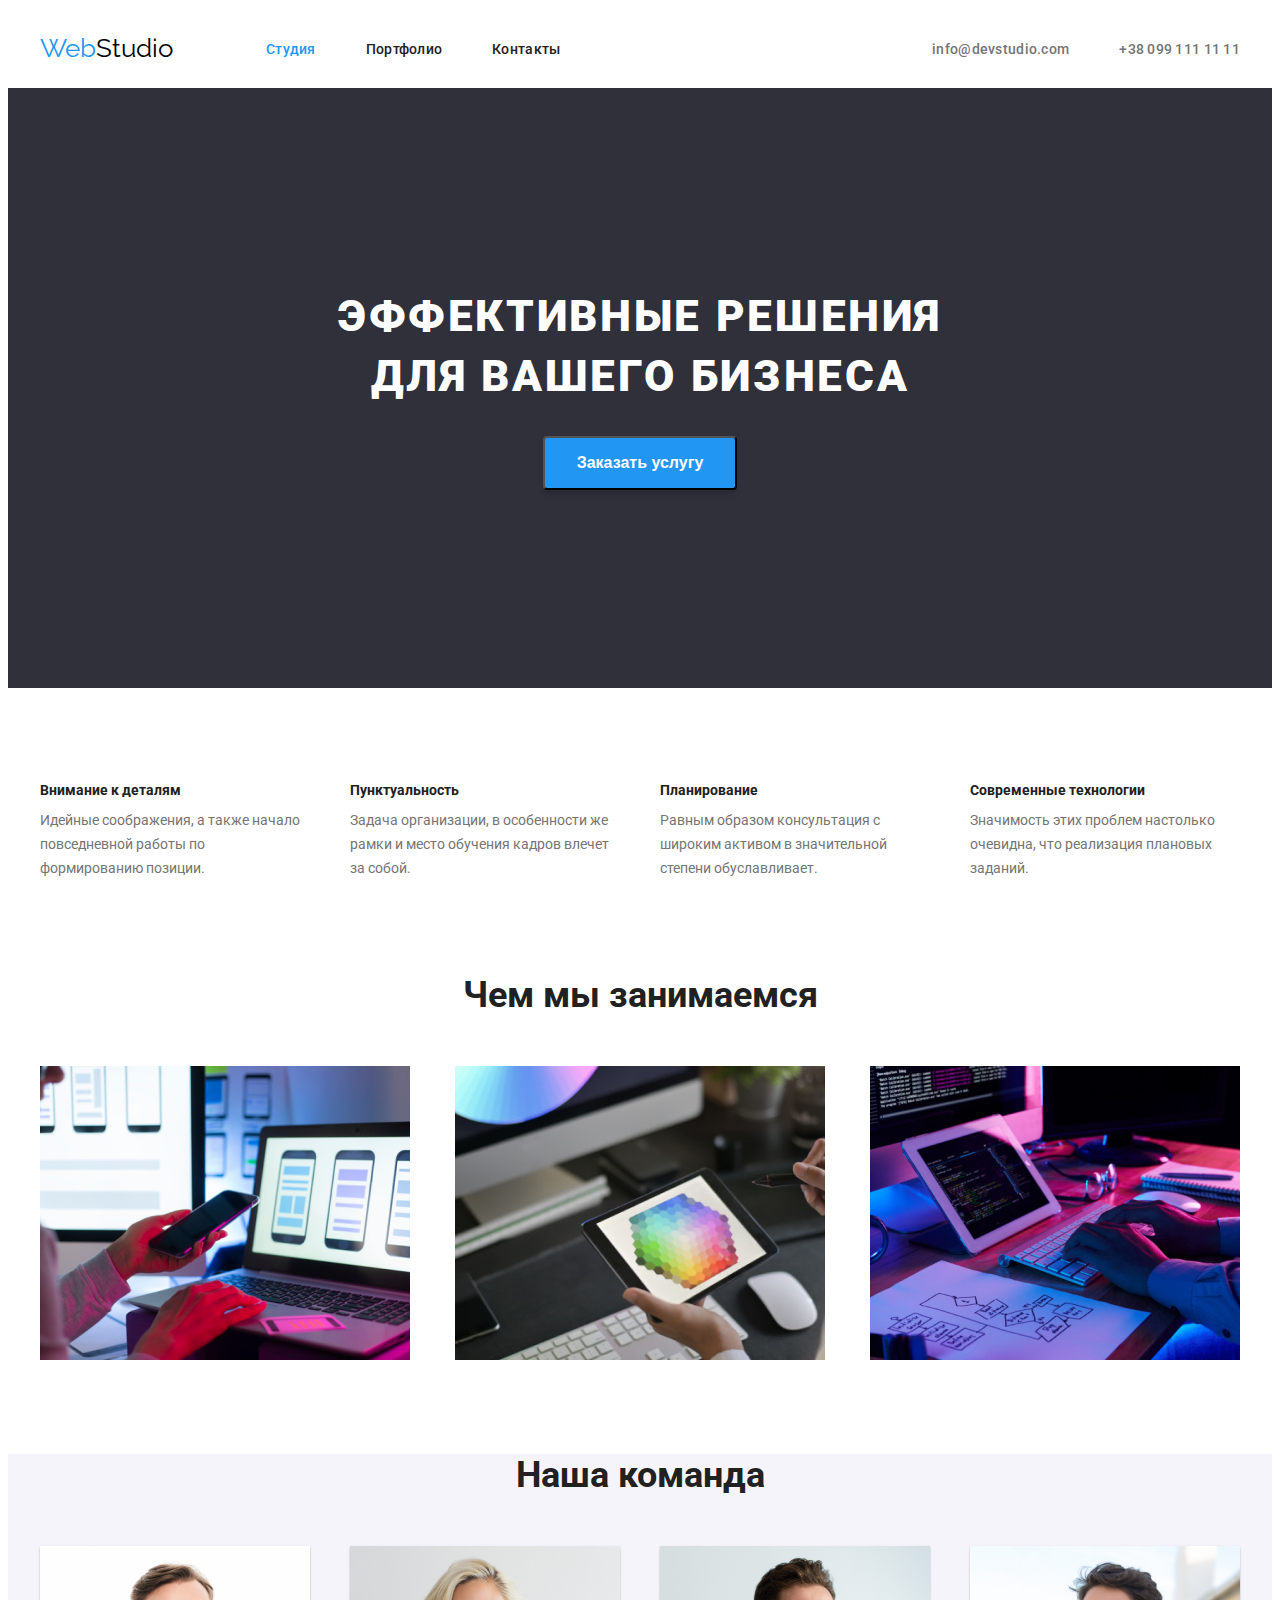
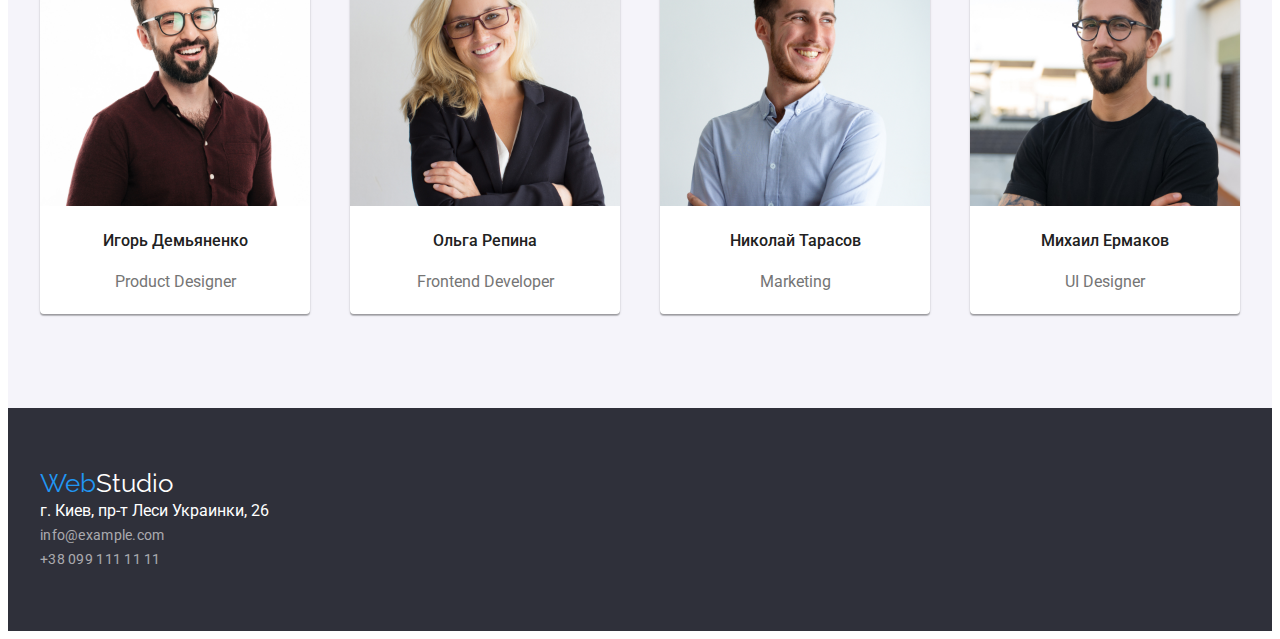
==== index.html @ 99ed91e2 "created HW-04" ====
<!DOCTYPE html>
<html lang="ru">
<head>
    <meta charset="UTF-8">
    <meta name="viewport" content="width=, initial-scale=1.0">
    <link rel="stylesheet" href="./css/style.css">
    <link rel="stylesheet" href="node_modules/modern-normalize/modern-normalize.css">    <link rel="preconnect" href="https://fonts.gstatic.com">
    <link href="https://fonts.googleapis.com/css2?family=Raleway:wght@700&family=Roboto:wght@400;500;700;900&display=swap" rel="stylesheet">
    <title>Студия</title>
</head>
<body class="wrapper">
        <!--header container-->
        <header>
            <div class="container nav">
                <nav class="header-container">
                    <a class="logo" href="index.html"><span class="logo-brand">Web</span>Studio</a>
                        <ul class="nav-panel">
                            <li class="nav-item"><a class="nav-link" id="current" href="./index.html">Студия</a></li>
                            <li class="nav-item"><a class="nav-link" href="./portfolio.html">Портфолио</a></li>
                            <li class="nav-item"><a class="nav-link" href="#footer">Контакты</a></li>
                        </ul>
                </nav>
                <ul class="contacts-container">
                        <li class="nav-contacts"><a href="mailto:info@devstudio.com">info@devstudio.com</a></li>
                        <li class="nav-contacts"><a href="tel:+380991111111">+38 099 111 11 11</a></li>
                </ul>
            </div>
        </header>
        <main>
            <!--banner container-->
            <section class="main-banner">
                <div class="container banner">
                    <h1 class="banner-slogan">Эффективные решения<br>для вашего бизнеса</h1>
                    <button type="button" class="btn">Заказать услугу</button>
                </div>
            </section>
            <!--preferences section-->
            <section class="section-preferences">
                <div class="container">
                    <ul class="preferences">
                        <li class="preferences-list">
                            <h3>Внимание к деталям</h3>
                            <p>Идейные соображения, а также начало повседневной работы по формированию позиции.</p>
                        </li>
                        <li class="preferences-list">
                            <h3>Пунктуальность</h3>
                            <p>Задача организации, в особенности же рамки и место обучения кадров влечет за собой.</p>
                        </li>
                        <li class="preferences-list">
                            <h3>Планирование</h3>
                            <p>Равным образом консультация с широким активом в значительной степени обуславливает.</p>
                        </li>
                        <li class="preferences-list">
                            <h3>Современные технологии</h3>
                            <p>Значимость этих проблем настолько очевидна, что реализация плановых заданий.</p>
                        </li>
                    </ul>
                </div>
            </section>
            <!--whatwedo section-->
            <section class="whatwedo">
                <div class="container">
                    <h2>Чем мы занимаемся</h2>
                        <div class="whatwedo-container">
                            <img class="whatwedopic" src="./img/img2.png" title="Разработка мобильных приложений" alt="Разработка мобильных приложений">
                            <img class="whatwedopic" src="./img/img3.png" title="Дизайн интерфейса" alt="Дизайн интерфейса"> 
                            <img class="whatwedopic" src="./img/img1.png" title="Разработка сайтов" alt="Разработка сайтов">
                        </div>
                </div>
            </section>
            <!--team section-->
            <section class="team">
                <div class="container">
                    <h2>Наша команда</h2>
                        <ul class="team-list">
                            <li class="team-card">
                                <img src="./img/team1.jpg" width="270" title="Игорь Демьяненко" alt="Игорь Демьяненко">
                                <h4>Игорь Демьяненко</h4>
                                <p>Product Designer</p>
                            </li>
                            <li class="team-card">
                                <img src="./img/team2.jpg" width="270" title="Ольга Репина" alt="Ольга Репина">
                                <h4>Ольга Репина</h4>
                                <p>Frontend Developer</p>
                            </li>
                            <li class="team-card">
                                <img src="./img/team3.jpg" width="270" title="Николай Тарасов" alt="Николай Тарасов">
                                <h4>Николай Тарасов</h4>
                                <p>Marketing</p>
                            </li>
                            <li class="team-card">
                                <img src="./img/team4.jpg" width="270" title="Михаил Ермаков" alt="Михаил Ермаков">
                                <h4>Михаил Ермаков</h4>
                                <p>UI Designer</p>
                            </li>
                        </ul>
                </div>
            </section>
        </main>
        <!-- footer container -->
        <footer id="footer">
            <div class="container footer-container">
                <a class="logo-footer" href="index.html"><span class="logo-brand">Web</span>Studio</a>
                <ul>
                    <li><address class="address">г. Киев, пр-т Леси Украинки, 26</address></li>
                    <li class="nav-contacts"><a href="mailto:info@example.com">info@example.com</a></li>
                    <li class="nav-contacts"><a href="tel:+380991111111">+38 099 111 11 11</a></li>
                </ul>
            </div>
        </footer>
</body>
</html>
---- css/style.css ----
:root {
  --background-color: #ffffff;
  --brand-color: #2196f3;
  --text-color-primary: #212121;
  --text-color-secondary: #757575;
  --text-color-adrress-op60: rgba(255, 255, 255, 0.6);
  --set-gap30: 30px;
  --set-gap94: 94px;
  font-family: 'Roboto', sans-serif;
}

* {
  box-sizing: border-box;
}

*::before,
::after {
  box-sizing: inherit;
}
a {
  text-decoration: none;
}

ul {
  list-style: none;
  padding: 0;
  margin: 0;
}

h1,
h3,
p,
.product-title {
  margin: 0;
}

h2 {
  margin-top: 0;
  margin-bottom: 50px;
}

.wrapper {
  max-width: 1600px;
}

.container {
  max-width: 1230px;
  padding-left: 15px;
  padding-right: 15px;
  margin-top: 0;
  margin-left: auto;
  margin-right: auto;
  /* outline: 1px solid tomato; */
}
.nav,
.header-container,
.main-banner,
.nav-panel {
  display: flex;
  align-items: center;
}

.header {
  border-bottom: 1px solid #ececec;
}
.nav {
  justify-content: space-between;
  min-height: 80px;
}

.logo {
  color: #000000;
  margin-right: 93px;
  margin-top: 0;
  margin-bottom: 0;
  font-family: 'Raleway', sans-serif;
  font-size: 26px;
}

.logo-brand {
  color: var(--brand-color);
}

#current {
  color: var(--brand-color);
}

.nav-link {
  display: inline-block;
  color: var(--text-color-primary);
  font-weight: 500;
  font-size: 14px;
  line-height: 16px;
  letter-spacing: 0.02em;
  /* padding-top: 32px;
  padding-bottom: 32px; */
}

.nav-item {
  margin-right: 50px;
}

.nav-item:last-child {
  margin-right: 0;
}

.nav-panel a:hover,
:focus {
  color: var(--brand-color);
}

.contacts-container {
  display: flex;
}

.nav-contacts {
  margin-right: 50px;
}

.nav-contacts:last-child {
  margin-right: 0;
}

.nav-contacts a {
  color: var(--text-color-secondary);
  text-decoration: none;
  font-weight: 500;
  font-size: 14px;
  line-height: 16px;
  letter-spacing: 0.02em;
}

.nav-contacts a:hover,
:focus {
  color: var(--brand-color);
}

.main-banner {
  background-color: #2f303a;
  min-height: 600px;
}

.banner {
  display: flex;
  flex-wrap: wrap;
  flex-direction: column;
  align-items: center;
}

.banner-slogan {
  color: var(--background-color);
  font-weight: 900;
  text-transform: uppercase;
  font-size: 44px;
  line-height: 60px;
  letter-spacing: 0.06em;
  text-align: center;
  margin-bottom: 30px;
}

.btn {
  background-color: var(--brand-color);
  color: var(--background-color);
  font-weight: 700;
  font-size: 16px;
  line-height: 30px;
  box-shadow: 0px 4px 4px rgba(0, 0, 0, 0.15);
  border-radius: 4px;
  padding: 10px 32px;
  display: inline-block;
}

.btn:hover {
  background-color: #ffffff;
  color: var(--text-color-primary);
}

.section-preferences,
.whatwedo {
  padding-top: var(--set-gap94);
}

.preferences,
.whatwedo-container,
.team-list {
  display: flex;
  justify-content: space-between;
}

.preferences-list {
  width: calc(100% / 4 - var(--set-gap30));
  margin-right: var(--set-gap30);
}

.preferences-list:last-child {
  margin-right: 0;
}

.preferences h3 {
  margin-bottom: 10px;
  color: var(--text-color-primary);
  font-weight: 700;
  font-size: 14px;
}

.preferences p {
  color: var(--text-color-secondary);
  font-weight: 400;
  font-size: 14px;
  line-height: 24px;
}

.whatwedo,
.team-list {
  padding-bottom: var(--set-gap94);
}

.whatwedo h2 {
  color: var(--text-color-primary);
  font-weight: 700;
  font-size: 36px;
  line-height: 42px;
  text-align: center;
}

.whatwedopic {
  display: block;
  width: calc(100% / 3 - var(--set-gap30));
  margin-right: var(--set-gap30);
}

.whatwedopic:last-child {
  margin-right: 0;
}

.team {
  background-color: #f5f4fa;
}

.team-card {
  background-color: var(--background-color);
  width: 270px;
  height: 368px;
  box-shadow: 0px 1px 3px rgba(0, 0, 0, 0.12), 0px 1px 1px rgba(0, 0, 0, 0.14),
    0px 2px 1px rgba(0, 0, 0, 0.2);
  border-radius: 0px 0px 4px 4px;
}

.team h2 {
  color: var(--text-color-primary);
  font-weight: 700;
  font-size: 36px;
  line-height: 42px;
  text-align: center;
}

.team h4 {
  color: var(--text-color-primary);
  font-weight: 500;
  font-size: 16px;
  line-height: 19px;
  text-align: center;
}

.team p {
  color: var(--text-color-secondary);
  font-weight: 400;
  font-size: 16px;
  line-height: 19px;
  text-align: center;
}

footer {
  background-color: #2f303a;
}

#footer .nav-contacts a {
  font-weight: 400;
  color: var(--text-color-adrress-op60);
  line-height: 24px;
}

#footer .nav-contacts a:hover,
:focus {
  color: var(--brand-color);
}

.footer-container {
  padding-top: 60px;
  padding-bottom: 60px;
}

.logo-footer {
  color: var(--background-color);
  font-family: 'Raleway', sans-serif;
  font-size: 26px;
  line-height: 31px;
  margin-bottom: 20px;
}

.logo-footer > .logo-brand {
  color: var(--brand-color);
}

.address {
  font-style: normal;
  font-weight: 400;
  line-height: 24px;
  color: var(--background-color);
}

.hidden {
  display: none;
}

.btn-filter {
  display: flex;
  justify-content: center;
  padding-top: var(--set-gap94);
  margin-bottom: 50px;
}

.button {
  background-color: #f5f4fa;
  color: var(--text-color-primary);
  width: fit-content;
  padding: 6px 22px;
  border-radius: 4px;
  margin-right: 8px;
}

.button:last-child {
  margin-right: 0;
}

.button:hover {
  background-color: var(--brand-color);
  color: var(--background-color);
  box-shadow: 0px 3px 1px rgba(0, 0, 0, 0.1), 0px 1px 2px rgba(0, 0, 0, 0.08),
    0px 2px 2px rgba(0, 0, 0, 0.12);
}

.products-list {
  display: flex;
  flex-wrap: wrap;
  justify-content: center;
  margin-top: -15px;
  margin-left: -15px;
  margin-right: -15px;
  padding-bottom: var(--set-gap94);
}

.products {
  width: 370px;
  height: 404px;
  background-color: var(--background-color);
  margin: 15px;
}

.products img {
  display: block;
}

.product-cont {
  border-left: 1px solid #eeeeee;
  border-right: 1px solid #eeeeee;
  border-bottom: 1px solid #eeeeee;
  padding: 20px 24px;
}
.products:nth-child(n + 3) {
  margin-bottom: 0;
}

.product-title {
  font-weight: 700;
  font-size: 18px;
  line-height: 36px;
  color: var(--text-color-primary);
  text-align: left;
  letter-spacing: 0.06em;
}

.product-description {
  font-weight: 400;
  font-size: 16px;
  line-height: 30px;
  color: var(--text-color-secondary);
  text-align: left;
  letter-spacing: 0.03em;
}
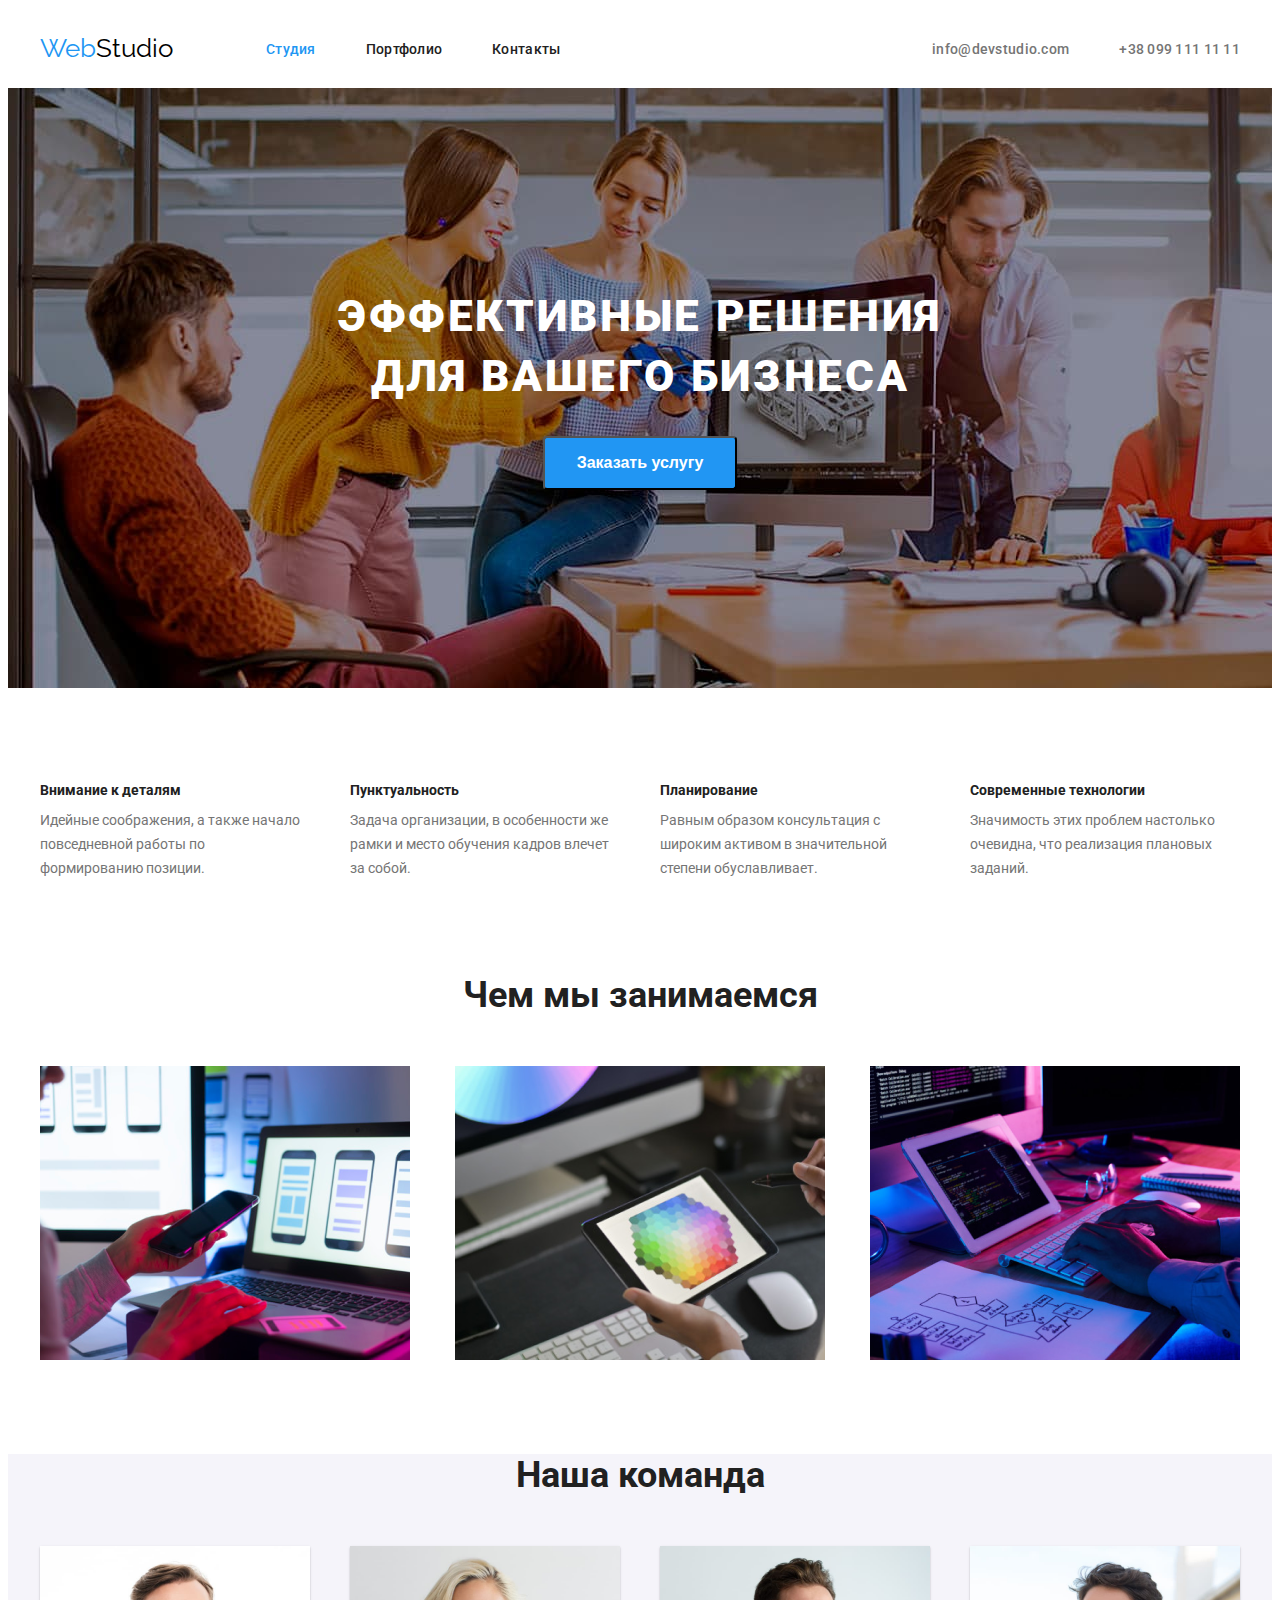
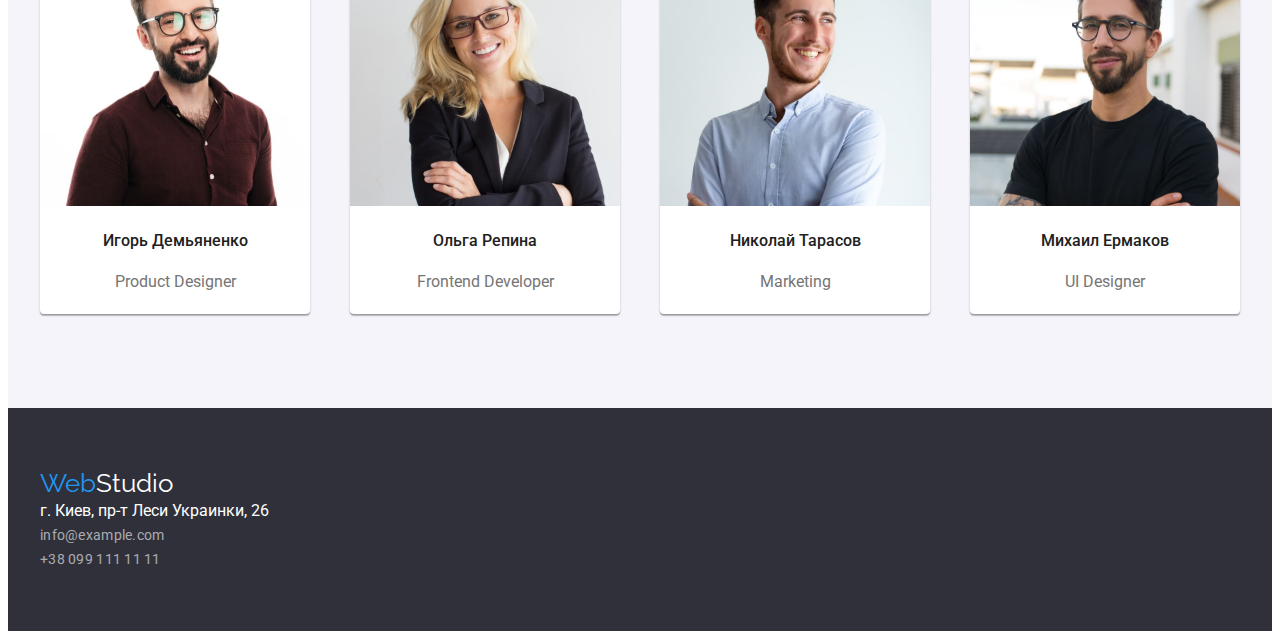
==== commit 198c4234: "optimized images" ====
--- a/index.html
+++ b/index.html
@@ -28,7 +28,7 @@
         </header>
         <main>
             <!--banner container-->
-            <section class="main-banner">
+            <section class="main-banner overlay">
                 <div class="container banner">
                     <h1 class="banner-slogan">Эффективные решения<br>для вашего бизнеса</h1>
                     <button type="button" class="btn">Заказать услугу</button>
--- a/css/style.css
+++ b/css/style.css
@@ -145,6 +145,19 @@
   flex-wrap: wrap;
   flex-direction: column;
   align-items: center;
+}
+
+.overlay {
+  max-width: 1600px;
+  height: 600px;
+  margin-left: auto;
+  margin-right: auto;
+  background-color: #2c2c2c;
+  /* background-image: linear-gradient(
+    to right,
+    rgba(47, 48, 58, 0.4) ; rgba(47, 48, 58, 0.5) ;
+  ); */
+  background-image: url(../img/bg-image.jpg);
 }
 
 .banner-slogan {
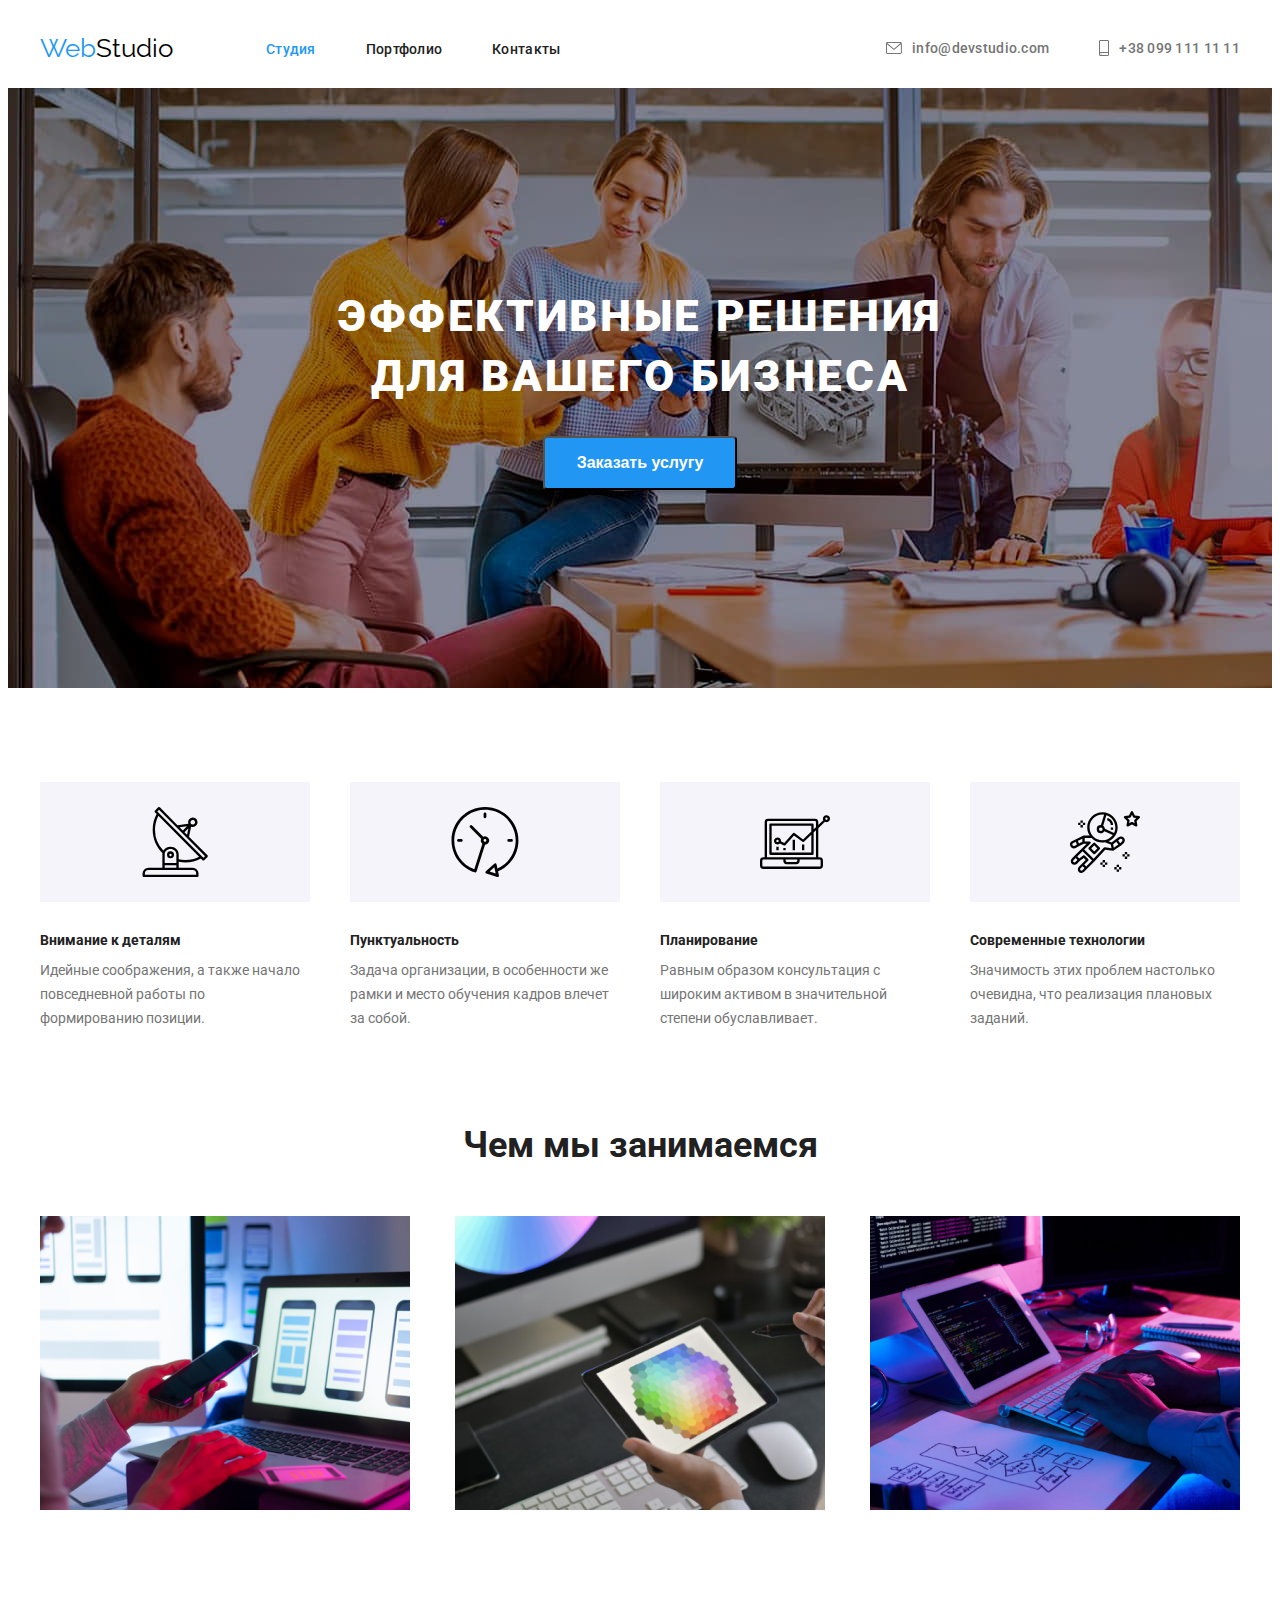
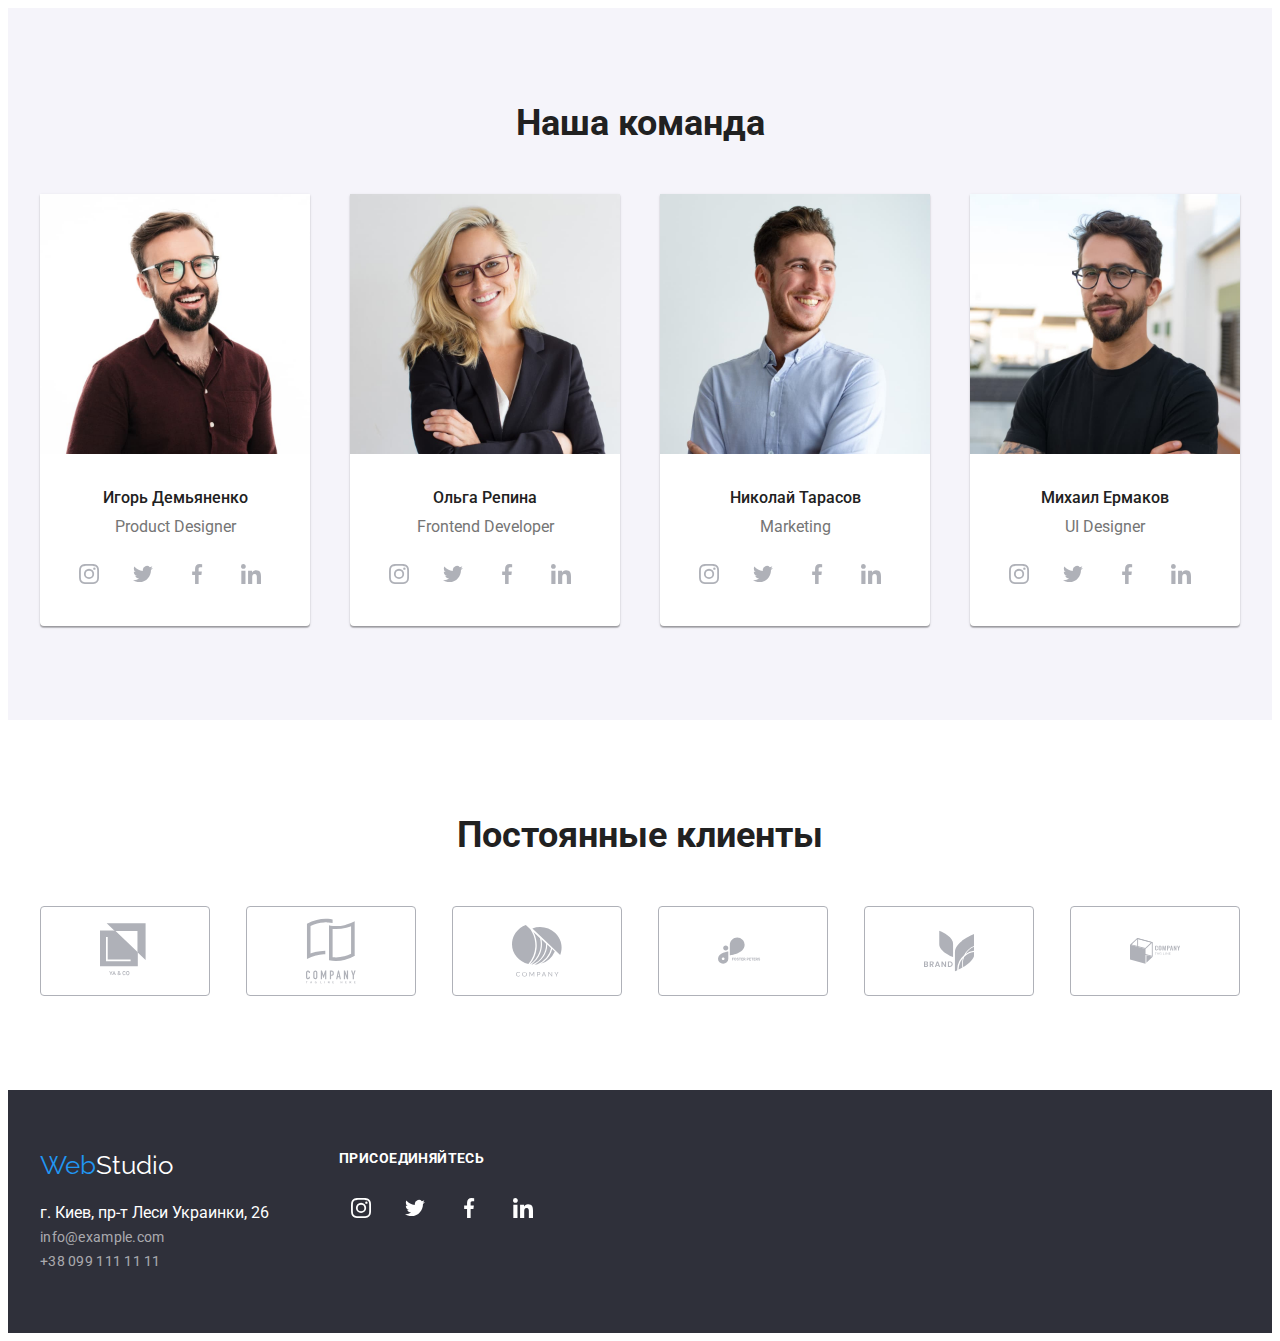
==== commit 8573492a: "almost finished (except banner bg gradient and hover of SB in team section" ====
--- a/index.html
+++ b/index.html
@@ -21,8 +21,20 @@
                         </ul>
                 </nav>
                 <ul class="contacts-container">
-                        <li class="nav-contacts"><a href="mailto:info@devstudio.com">info@devstudio.com</a></li>
-                        <li class="nav-contacts"><a href="tel:+380991111111">+38 099 111 11 11</a></li>
+                        <li class="nav-contacts">
+                            <a href="mailto:info@devstudio.com">
+                                <svg class="icon-contacts" width="16px" height="12px">
+                                    <use href="./img/icons/icon-sprite.svg#icon-envelope"></use>
+                                </svg>
+                            info@devstudio.com</a>
+                        </li>
+                        <li class="nav-contacts">
+                            <a href="tel:+380991111111">
+                                <svg class="icon-contacts" width="10px" height="16px">
+                                    <use href="./img/icons/icon-sprite.svg#icon-smartphone"></use>
+                                </svg>
+                            +38 099 111 11 11</a>
+                        </li>
                 </ul>
             </div>
         </header>
@@ -35,22 +47,42 @@
                 </div>
             </section>
             <!--preferences section-->
-            <section class="section-preferences">
-                <div class="container">
+            <section>
+                <div class="container section-preferences">
                     <ul class="preferences">
                         <li class="preferences-list">
+                            <div class="preferences-icon-container">
+                                <svg width="70px" height="70px">
+                                    <use href="./img/icons/icon-sprite.svg#icon-satellite"></use>
+                                </svg>
+                            </div>
                             <h3>Внимание к деталям</h3>
-                            <p>Идейные соображения, а также начало повседневной работы по формированию позиции.</p>
+                                <p>Идейные соображения, а также начало повседневной работы по формированию позиции.</p>
                         </li>
                         <li class="preferences-list">
+                            <div class="preferences-icon-container">
+                                <svg width="70px" height="70px">
+                                    <use href="./img/icons/icon-sprite.svg#icon-clock"></use>
+                                </svg>
+                            </div>
                             <h3>Пунктуальность</h3>
                             <p>Задача организации, в особенности же рамки и место обучения кадров влечет за собой.</p>
                         </li>
                         <li class="preferences-list">
+                            <div class="preferences-icon-container">
+                                <svg width="70px" height="70px">
+                                    <use href="./img/icons/icon-sprite.svg#icon-diagram"></use>
+                                </svg>
+                            </div>
                             <h3>Планирование</h3>
                             <p>Равным образом консультация с широким активом в значительной степени обуславливает.</p>
                         </li>
                         <li class="preferences-list">
+                            <div class="preferences-icon-container">
+                                <svg width="70px" height="70px">
+                                    <use href="./img/icons/icon-sprite.svg#icon-astronaut"></use>
+                                </svg>
+                            </div>
                             <h3>Современные технологии</h3>
                             <p>Значимость этих проблем настолько очевидна, что реализация плановых заданий.</p>
                         </li>
@@ -59,54 +91,279 @@
             </section>
             <!--whatwedo section-->
             <section class="whatwedo">
-                <div class="container">
+                <div class="container section-gap">
                     <h2>Чем мы занимаемся</h2>
                         <div class="whatwedo-container">
-                            <img class="whatwedopic" src="./img/img2.png" title="Разработка мобильных приложений" alt="Разработка мобильных приложений">
-                            <img class="whatwedopic" src="./img/img3.png" title="Дизайн интерфейса" alt="Дизайн интерфейса"> 
-                            <img class="whatwedopic" src="./img/img1.png" title="Разработка сайтов" alt="Разработка сайтов">
+                            <ul class="whatwedo-list">
+                                <li class="whatwedopic"><img src="./img/img2.png" title="Разработка мобильных приложений" alt="Разработка мобильных приложений"></li>
+                                <li class="whatwedopic"><img src="./img/img3.png" title="Дизайн интерфейса" alt="Дизайн интерфейса"></li>
+                                <li class="whatwedopic"><img src="./img/img1.png" title="Разработка сайтов" alt="Разработка сайтов"></li>
+                            </ul>
                         </div>
                 </div>
             </section>
             <!--team section-->
             <section class="team">
-                <div class="container">
+                <div class="container section-gap">
                     <h2>Наша команда</h2>
                         <ul class="team-list">
                             <li class="team-card">
                                 <img src="./img/team1.jpg" width="270" title="Игорь Демьяненко" alt="Игорь Демьяненко">
-                                <h4>Игорь Демьяненко</h4>
-                                <p>Product Designer</p>
-                            </li>
+                                <div class="team-descr">
+                                    <h4>Игорь Демьяненко</h4>
+                                    <p>Product Designer</p>
+                                    <ul class="team-sl-list">
+                                        <li class="team-icons">
+                                            <a class="team-link" href="#">
+                                                <svg class="team-link-icon" width="20px" height="20px">
+                                                    <use href="./img/icons/icon-sprite.svg#icon-instagram"></use>
+                                                </svg>
+                                            </a>
+                                        </li>
+                                        <li class="team-icons">
+                                            <a class="team-link" href="#">
+                                                <svg class="team-link-icon" width="20px" height="20px">
+                                                    <use href="./img/icons/icon-sprite.svg#icon-twitter"></use>
+                                                </svg>
+                                            </a>
+                                        </li>                                    
+                                        <li class="team-icons">
+                                            <a class="team-link" href="#">
+                                                <svg class="team-link-icon" width="20px" height="20px">
+                                                    <use href="./img/icons/icon-sprite.svg#icon-facebook"></use>
+                                                </svg>
+                                            </a>
+                                        </li>
+                                        <li class="team-icons">
+                                            <a class="team-link" href="#">
+                                                <svg class="team-link-icon" width="20px" height="20px">
+                                                    <use href="./img/icons/icon-sprite.svg#icon-linkedin"></use>
+                                                </svg>
+                                            </a>
+                                        </li>
+                                    </ul>
+                                </div>
                             <li class="team-card">
                                 <img src="./img/team2.jpg" width="270" title="Ольга Репина" alt="Ольга Репина">
-                                <h4>Ольга Репина</h4>
-                                <p>Frontend Developer</p>
+                                <div class="team-descr">
+                                    <h4>Ольга Репина</h4>
+                                    <p>Frontend Developer</p>
+                                    <ul class="team-sl-list">
+                                        <li class="team-icons">
+                                            <a class="team-link" href="#">
+                                                <svg class="team-link-icon" width="20px" height="20px">
+                                                    <use href="./img/icons/icon-sprite.svg#icon-instagram"></use>
+                                                </svg>
+                                            </a>
+                                        </li>
+                                        <li class="team-icons">
+                                            <a class="team-link" href="#">
+                                                <svg class="team-link-icon" width="20px" height="20px">
+                                                    <use href="./img/icons/icon-sprite.svg#icon-twitter"></use>
+                                                </svg>
+                                            </a>
+                                        </li>
+                                        <li class="team-icons">
+                                            <a class="team-link" href="#">
+                                                <svg class="team-link-icon" width="20px" height="20px">
+                                                    <use href="./img/icons/icon-sprite.svg#icon-facebook"></use>
+                                                </svg>
+                                            </a>
+                                        </li>
+                                        <li class="team-icons">
+                                            <a class="team-link" href="#">
+                                                <svg class="team-link-icon" width="20px" height="20px">
+                                                    <use href="./img/icons/icon-sprite.svg#icon-linkedin"></use>
+                                                </svg>
+                                            </a>
+                                        </li>
+                                    </ul>
+                                </div>
                             </li>
                             <li class="team-card">
                                 <img src="./img/team3.jpg" width="270" title="Николай Тарасов" alt="Николай Тарасов">
-                                <h4>Николай Тарасов</h4>
-                                <p>Marketing</p>
+                                <div class="team-descr">
+                                    <h4>Николай Тарасов</h4>
+                                    <p>Marketing</p>
+                                    <ul class="team-sl-list">
+                                        <li class="team-icons">
+                                            <a class="team-link" href="#">
+                                                <svg class="team-link-icon" width="20px" height="20px">
+                                                    <use href="./img/icons/icon-sprite.svg#icon-instagram"></use>
+                                                </svg>
+                                            </a>
+                                        </li>
+                                        <li class="team-icons">
+                                            <a class="team-link" href="#">
+                                                <svg class="team-link-icon" width="20px" height="20px">
+                                                    <use href="./img/icons/icon-sprite.svg#icon-twitter"></use>
+                                                </svg>
+                                            </a>
+                                        </li>
+                                        <li class="team-icons">
+                                            <a class="team-link" href="#">
+                                                <svg class="team-link-icon" width="20px" height="20px">
+                                                    <use href="./img/icons/icon-sprite.svg#icon-facebook"></use>
+                                                </svg>
+                                            </a>
+                                        </li>
+                                        <li class="team-icons">
+                                            <a class="team-link" href="#">
+                                                <svg class="team-link-icon" width="20px" height="20px">
+                                                    <use href="./img/icons/icon-sprite.svg#icon-linkedin"></use>
+                                                </svg>
+                                            </a>
+                                        </li>
+                                    </ul>
+                                </div>
                             </li>
                             <li class="team-card">
                                 <img src="./img/team4.jpg" width="270" title="Михаил Ермаков" alt="Михаил Ермаков">
-                                <h4>Михаил Ермаков</h4>
-                                <p>UI Designer</p>
+                                <div class="team-descr">
+                                    <h4>Михаил Ермаков</h4>
+                                    <p>UI Designer</p>
+                                    <ul class="team-sl-list">
+                                        <li class="team-icons">
+                                            <a class="team-link" href="#">
+                                                <svg class="team-link-icon" width="20px" height="20px">
+                                                    <use href="./img/icons/icon-sprite.svg#icon-instagram"></use>
+                                                </svg>
+                                            </a>
+                                        </li>
+                                        <li class="team-icons">
+                                            <a class="team-link" href="#">
+                                                <svg class="team-link-icon" width="20px" height="20px">
+                                                    <use href="./img/icons/icon-sprite.svg#icon-twitter"></use>
+                                                </svg>
+                                            </a>
+                                        </li>
+                                        <li class="team-icons">
+                                            <a class="team-link" href="#">
+                                                <svg class="team-link-icon" width="20px" height="20px">
+                                                    <use href="./img/icons/icon-sprite.svg#icon-facebook"></use>
+                                                </svg>
+                                            </a>
+                                        </li>
+                                        <li class="team-icons">
+                                            <a class="team-link" href="#">
+                                                <svg class="team-link-icon" width="20px" height="20px">
+                                                    <use href="./img/icons/icon-sprite.svg#icon-linkedin"></use>
+                                                </svg>
+                                            </a>
+                                        </li>
+                                    </ul>
+                                </div>
                             </li>
                         </ul>
                 </div>
             </section>
+        <!--clients section-->
+        <section class="clients">
+            <div class="container section-gap">
+                <h2>Постоянные клиенты</h2>
+                <ul class="client-set">
+                    <li class="client-list">
+                        <a href="#">
+                            <div class="client-container">
+                                <svg class="client-icon">
+                                    <use href="./img/icons/icon-sprite.svg#icon-logo-company1"></use>
+                                </svg>
+                            </div>
+                        </a>
+                    </li>
+                    <li class="client-list">
+                        <a href="#">
+                            <div class="client-container">
+                                <svg class="client-icon">
+                                    <use href="./img/icons/icon-sprite.svg#icon-logo-company2"></use>
+                                </svg>
+                            </div>
+                        </a>
+                    </li>
+                    <li class="client-list">
+                        <a href="#">
+                            <div class="client-container">
+                                <svg class="client-icon">
+                                    <use href="./img/icons/icon-sprite.svg#icon-logo-company3"></use>
+                                </svg>
+                            </div>
+                        </a>
+                    </li>
+                    <li class="client-list">
+                        <a href="#">
+                            <div class="client-container">
+                                <svg class="client-icon">
+                                    <use href="./img/icons/icon-sprite.svg#icon-logo-company4"></use>
+                                </svg>
+                            </div>
+                        </a>
+                    </li>
+                    <li class="client-list">
+                        <a href="#">
+                            <div class="client-container">
+                                <svg class="client-icon">
+                                    <use href="./img/icons/icon-sprite.svg#icon-logo-company5"></use>
+                                </svg>
+                            </div>
+                        </a>
+                    </li>
+                    <li class="client-list">
+                        <a href="#">
+                            <div class="client-container">
+                                <svg class="client-icon">
+                                    <use href="./img/icons/icon-sprite.svg#icon-logo-company6"></use>
+                                </svg>
+                            </div>
+                        </a>
+                    </li>
+                </ul>
+            </div>
+        </section>
         </main>
         <!-- footer container -->
         <footer id="footer">
             <div class="container footer-container">
-                <a class="logo-footer" href="index.html"><span class="logo-brand">Web</span>Studio</a>
-                <ul>
-                    <li><address class="address">г. Киев, пр-т Леси Украинки, 26</address></li>
-                    <li class="nav-contacts"><a href="mailto:info@example.com">info@example.com</a></li>
-                    <li class="nav-contacts"><a href="tel:+380991111111">+38 099 111 11 11</a></li>
-                </ul>
-            </div>
+                <div class="footer-left-column">
+                    <a class="logo-footer" href="index.html"><span class="logo-brand">Web</span>Studio</a>
+                    <ul>
+                        <li><address class="address">г. Киев, пр-т Леси Украинки, 26</address></li>
+                        <li class="nav-contacts"><a href="mailto:info@example.com">info@example.com</a></li>
+                        <li class="nav-contacts"><a href="tel:+380991111111">+38 099 111 11 11</a></li>
+                    </ul>
+                </div>
+                <div class="footer-right-column">
+                    <strong class="footer-join">присоединяйтесь</strong>
+                    <ul class="footer-sb-list">
+                        <li class="sb-li">
+                            <a class="sb-link" href="#">
+                                <svg class="sb-icon" width="20px" height="20px">
+                                    <use href="./img/icons/icon-sprite.svg#icon-instagram"></use>
+                                </svg>
+                            </a>
+                        </li>
+                        <li class="sb-li">
+                            <a class="sb-link" href="#">
+                                <svg class="sb-icon" width="20px" height="20px">
+                                    <use href="./img/icons/icon-sprite.svg#icon-twitter"></use>
+                                </svg>
+                            </a>
+                        </li>
+                        <li class="sb-li">
+                            <a class="sb-link" href="#">
+                                <svg class="sb-icon" width="20px" height="20px">
+                                    <use href="./img/icons/icon-sprite.svg#icon-facebook"></use>
+                                </svg>
+                            </a>
+                        </li>      
+                        <li class="sb-li">
+                            <a class="sb-link" href="#">
+                                <svg class="sb-icon" width="20px" height="20px">
+                                    <use href="./img/icons/icon-sprite.svg#icon-linkedin"></use>
+                                </svg>
+                            </a>
+                        </li>                    
+                    </ul>
+                </div>
         </footer>
 </body>
 </html>
--- a/css/style.css
+++ b/css/style.css
@@ -109,16 +109,25 @@
   color: var(--brand-color);
 }
 
-.contacts-container {
+.contacts-container,
+.nav-contacts {
   display: flex;
 }
 
 .nav-contacts {
   margin-right: 50px;
+  align-items: center;
+  margin-bottom: 0;
 }
 
 .nav-contacts:last-child {
   margin-right: 0;
+}
+
+.icon-contacts {
+  fill: currentColor;
+  margin-right: 10px;
+  display: flex;
 }
 
 .nav-contacts a {
@@ -128,6 +137,8 @@
   font-size: 14px;
   line-height: 16px;
   letter-spacing: 0.02em;
+  display: inline-flex;
+  align-items: center;
 }
 
 .nav-contacts a:hover,
@@ -153,10 +164,11 @@
   margin-left: auto;
   margin-right: auto;
   background-color: #2c2c2c;
-  /* background-image: linear-gradient(
-    to right,
-    rgba(47, 48, 58, 0.4) ; rgba(47, 48, 58, 0.5) ;
-  ); */
+  background-image: linear-gradient(
+    to bottom,
+    rgba(47, 48, 58, 0.4),
+    rgba(47, 48, 58, 0.4)
+  );
   background-image: url(../img/bg-image.jpg);
 }
 
@@ -188,14 +200,14 @@
   color: var(--text-color-primary);
 }
 
-.section-preferences,
-.whatwedo {
+.section-preferences {
   padding-top: var(--set-gap94);
 }
 
 .preferences,
-.whatwedo-container,
-.team-list {
+.whatwedo-list,
+.team-list,
+.client-set {
   display: flex;
   justify-content: space-between;
 }
@@ -207,6 +219,16 @@
 
 .preferences-list:last-child {
   margin-right: 0;
+}
+
+.preferences-icon-container {
+  background-color: #f5f4fa;
+  height: 120px;
+  margin-bottom: var(--set-gap30);
+  display: flex;
+  justify-content: center;
+  align-items: center;
+  color: var(--text-color-primary);
 }
 
 .preferences h3 {
@@ -223,12 +245,19 @@
   line-height: 24px;
 }
 
-.whatwedo,
+/* .whatwedo,
 .team-list {
   padding-bottom: var(--set-gap94);
-}
-
-.whatwedo h2 {
+} */
+
+.section-gap {
+  padding-top: var(--set-gap94);
+  padding-bottom: var(--set-gap94);
+}
+
+.whatwedo h2,
+.team h2,
+.clients h2 {
   color: var(--text-color-primary);
   font-weight: 700;
   font-size: 36px;
@@ -253,22 +282,60 @@
 .team-card {
   background-color: var(--background-color);
   width: 270px;
-  height: 368px;
   box-shadow: 0px 1px 3px rgba(0, 0, 0, 0.12), 0px 1px 1px rgba(0, 0, 0, 0.14),
     0px 2px 1px rgba(0, 0, 0, 0.2);
   border-radius: 0px 0px 4px 4px;
 }
 
-.team h2 {
-  color: var(--text-color-primary);
-  font-weight: 700;
-  font-size: 36px;
-  line-height: 42px;
-  text-align: center;
+.team-descr {
+  padding-top: 30px;
+  padding-bottom: 30px;
+  padding-left: 32px;
+  padding-right: 32px;
+}
+
+.team-sl-list {
+  display: flex;
+  justify-content: center;
+  align-items: center;
+}
+
+.team-link {
+  display: flex;
+  align-items: center;
+  justify-content: center;
+  height: 44px;
+  width: 44px;
+  border-radius: 50%;
+  margin-right: 10px;
+}
+
+.team-link:last-child {
+  margin-right: 0;
+}
+
+.team-link:hover,
+:focus {
+  background-color: var(--brand-color);
+}
+
+.team-icons {
+  margin-right: 10px;
+}
+
+.team-link-icon {
+  fill: #afb1b8;
+}
+
+.team-link-icon:hover,
+:focus {
+  fill: var(--background-color);
 }
 
 .team h4 {
   color: var(--text-color-primary);
+  margin-top: 0;
+  margin-bottom: 10px;
   font-weight: 500;
   font-size: 16px;
   line-height: 19px;
@@ -281,6 +348,40 @@
   font-size: 16px;
   line-height: 19px;
   text-align: center;
+  margin-bottom: 16px;
+}
+
+.client-list {
+  display: block;
+  /* width: calc(100% / 6 - var(--set-gap30)); */
+  margin-right: var(--set-gap30);
+}
+
+.client-list:last-child {
+  margin-right: 0;
+}
+
+.client-container {
+  max-height: 90px;
+  width: 170px;
+  border: 1px solid #afb1b8;
+  border-radius: 4px;
+  display: flex;
+  justify-content: center;
+  align-items: center;
+  color: #afb1b8;
+}
+
+.client-container:hover,
+:focus {
+  color: var(--brand-color);
+  border: 1px solid var(--brand-color);
+}
+
+.client-icon {
+  fill: currentColor;
+  display: block;
+  max-width: 30%;
 }
 
 footer {
@@ -301,9 +402,11 @@
 .footer-container {
   padding-top: 60px;
   padding-bottom: 60px;
+  display: flex;
 }
 
 .logo-footer {
+  display: inline-flex;
   color: var(--background-color);
   font-family: 'Raleway', sans-serif;
   font-size: 26px;
@@ -322,6 +425,67 @@
   color: var(--background-color);
 }
 
+.footer-left-column {
+  margin-right: 70px;
+}
+
+.footer-right-column {
+  display: inline-block;
+  flex-wrap: wrap;
+}
+
+.footer-join {
+  display: block;
+  font-style: normal;
+  font-weight: bold;
+  font-size: 14px;
+  line-height: 16px;
+  letter-spacing: 0.03em;
+  text-transform: uppercase;
+  color: #ffffff;
+  margin-bottom: 20px;
+  height: auto;
+}
+
+.footer-sb-list {
+  display: flex;
+  justify-content: left;
+  align-items: center;
+}
+
+.sb-link {
+  display: flex;
+  align-items: center;
+  justify-content: center;
+  height: 44px;
+  width: 44px;
+  border-radius: 50%;
+  margin-right: 10px;
+  color: #ffffff;
+}
+
+.sb-link:last-child {
+  margin-right: 0;
+}
+
+.sb-link:hover,
+:focus {
+  background-color: var(--brand-color);
+}
+
+.sb-li {
+  margin-right: 10px;
+}
+
+.sb-icon {
+  fill: currentColor;
+}
+
+/* .sb-icon:hover,
+:focus {
+  fill: var(--background-color);
+} */
+
 .hidden {
   display: none;
 }
@@ -364,17 +528,25 @@
 }
 
 .products {
+  display: block;
   width: 370px;
   height: 404px;
   background-color: var(--background-color);
   margin: 15px;
 }
 
+.products:hover,
+:focus {
+  box-shadow: 0px 1px 1px rgba(0, 0, 0, 0.12), 0px 4px 4px rgba(0, 0, 0, 0.06),
+    1px 4px 6px rgba(0, 0, 0, 0.16);
+}
+
 .products img {
   display: block;
 }
 
 .product-cont {
+  /* display: block; */
   border-left: 1px solid #eeeeee;
   border-right: 1px solid #eeeeee;
   border-bottom: 1px solid #eeeeee;
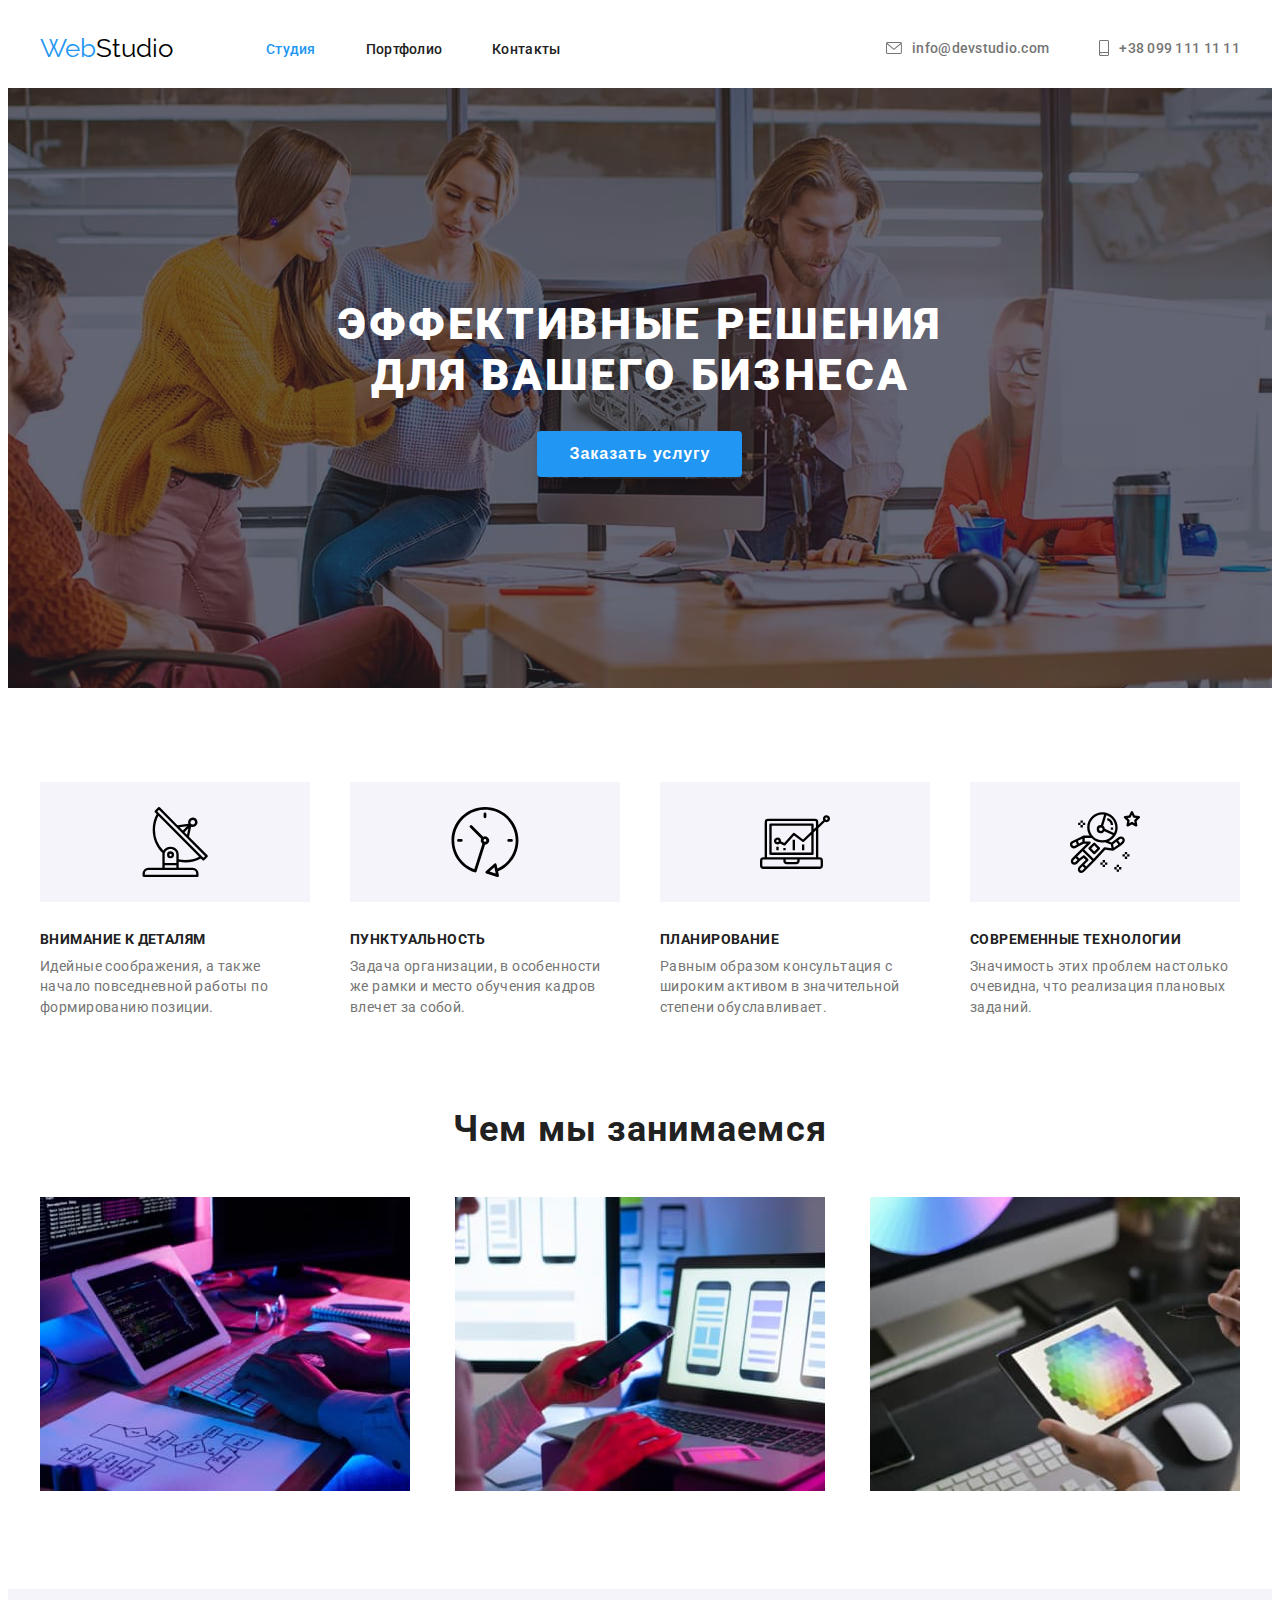
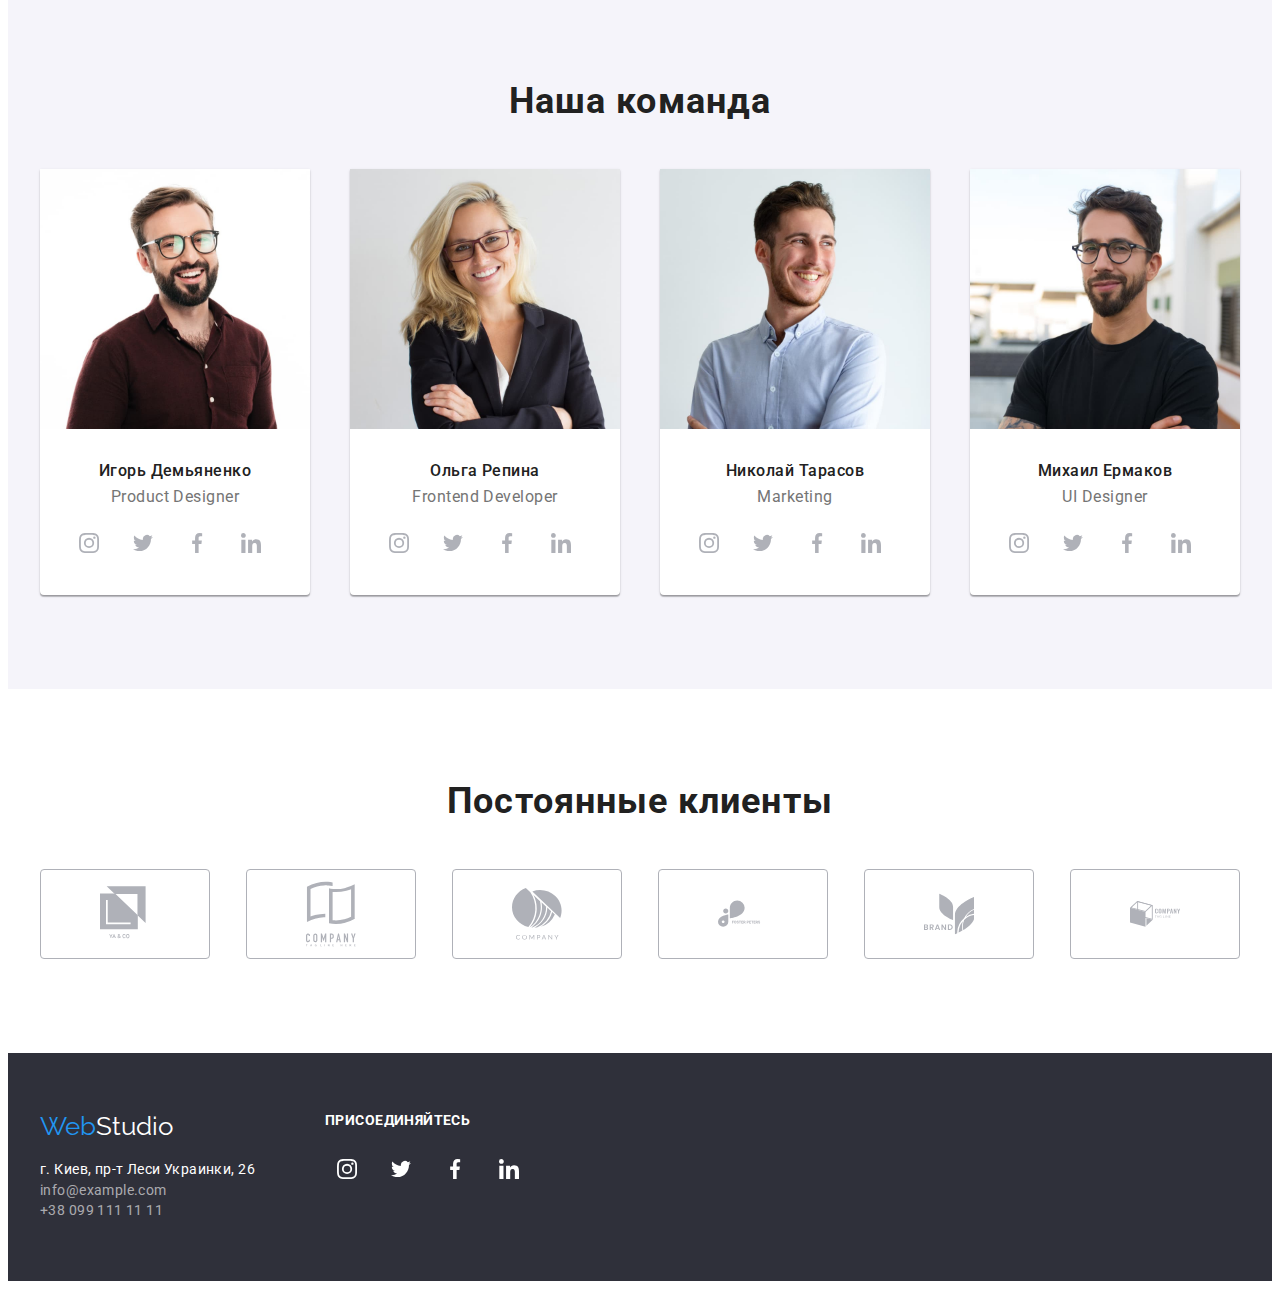
==== commit 5b17554d: "finished him" ====
--- a/index.html
+++ b/index.html
@@ -2,9 +2,10 @@
 <html lang="ru">
 <head>
     <meta charset="UTF-8">
-    <meta name="viewport" content="width=, initial-scale=1.0">
-    <link rel="stylesheet" href="./css/style.css">
-    <link rel="stylesheet" href="node_modules/modern-normalize/modern-normalize.css">    <link rel="preconnect" href="https://fonts.gstatic.com">
+    <meta name="viewport" content="width=device-width, initial-scale=1.0">
+    <link rel="stylesheet" href="node_modules/modern-normalize/modern-normalize.css">
+    <link rel="stylesheet" href="./css/styles.css">
+    <link rel="preconnect" href="https://fonts.gstatic.com">
     <link href="https://fonts.googleapis.com/css2?family=Raleway:wght@700&family=Roboto:wght@400;500;700;900&display=swap" rel="stylesheet">
     <title>Студия</title>
 </head>
@@ -15,7 +16,7 @@
                 <nav class="header-container">
                     <a class="logo" href="index.html"><span class="logo-brand">Web</span>Studio</a>
                         <ul class="nav-panel">
-                            <li class="nav-item"><a class="nav-link" id="current" href="./index.html">Студия</a></li>
+                            <li class="nav-item"><a class="nav-link active" href="./index.html">Студия</a></li>
                             <li class="nav-item"><a class="nav-link" href="./portfolio.html">Портфолио</a></li>
                             <li class="nav-item"><a class="nav-link" href="#footer">Контакты</a></li>
                         </ul>
@@ -95,9 +96,9 @@
                     <h2>Чем мы занимаемся</h2>
                         <div class="whatwedo-container">
                             <ul class="whatwedo-list">
-                                <li class="whatwedopic"><img src="./img/img2.png" title="Разработка мобильных приложений" alt="Разработка мобильных приложений"></li>
-                                <li class="whatwedopic"><img src="./img/img3.png" title="Дизайн интерфейса" alt="Дизайн интерфейса"></li>
-                                <li class="whatwedopic"><img src="./img/img1.png" title="Разработка сайтов" alt="Разработка сайтов"></li>
+                                <li class="whatwedopic"><img src="./img/img1.jpg" width="370" title="Разработка сайтов" alt="Разработка сайтов"></li>
+                                <li class="whatwedopic"><img src="./img/img2.jpg" width="370" title="Разработка мобильных приложений" alt="Разработка мобильных приложений"></li>
+                                <li class="whatwedopic"><img src="./img/img3.jpg" width="370" title="Дизайн интерфейса" alt="Дизайн интерфейса"></li>
                             </ul>
                         </div>
                 </div>
@@ -143,6 +144,7 @@
                                         </li>
                                     </ul>
                                 </div>
+                            </li>
                             <li class="team-card">
                                 <img src="./img/team2.jpg" width="270" title="Ольга Репина" alt="Ольга Репина">
                                 <div class="team-descr">
@@ -364,6 +366,7 @@
                         </li>                    
                     </ul>
                 </div>
+            </div>
         </footer>
 </body>
 </html>
--- a/css/styles.css
+++ b/css/styles.css
@@ -0,0 +1,596 @@
+:root {
+  --background-color: #ffffff;
+  --brand-color: #2196f3;
+  --text-color-primary: #212121;
+  --text-color-secondary: #757575;
+  --text-color-adrress-op60: rgba(255, 255, 255, 0.6);
+  --set-gap30: 30px;
+  --set-gap94: 94px;
+  font-family: 'Roboto', sans-serif;
+}
+
+* {
+  box-sizing: border-box;
+}
+
+*::before,
+::after {
+  box-sizing: inherit;
+}
+
+a {
+  text-decoration: none;
+}
+
+ul {
+  list-style: none;
+  padding: 0;
+  margin: 0;
+}
+
+h1,
+h3,
+h4,
+p,
+.product-title {
+  margin: 0;
+}
+
+h2 {
+  margin-top: 0;
+  margin-bottom: 50px;
+}
+
+button {
+  cursor: pointer;
+  border: none;
+}
+
+.wrapper {
+  max-width: 1600px;
+}
+
+.container {
+  max-width: 1230px;
+  padding-left: 15px;
+  padding-right: 15px;
+  margin-top: 0;
+  margin-left: auto;
+  margin-right: auto;
+}
+
+.nav,
+.header-container,
+.main-banner,
+.nav-panel {
+  display: flex;
+  align-items: center;
+}
+
+.header {
+  border-bottom: 1px solid #ececec;
+}
+
+.nav {
+  justify-content: space-between;
+  min-height: 80px;
+}
+
+.logo {
+  color: #000000;
+  margin-right: 93px;
+  margin-top: 0;
+  margin-bottom: 0;
+  font-family: 'Raleway', sans-serif;
+  font-size: 26px;
+}
+
+.logo-brand {
+  color: var(--brand-color);
+}
+
+.nav-link.active {
+  color: var(--brand-color);
+}
+
+.nav-link {
+  display: inline-block;
+  color: var(--text-color-primary);
+  font-weight: 500;
+  font-size: 14px;
+  line-height: 100%;
+  letter-spacing: 0.02em;
+
+  /* padding-top: 32px;
+  padding-bottom: 32px; */
+}
+
+.nav-item {
+  margin-right: 50px;
+}
+
+.nav-item:last-child {
+  margin-right: 0;
+}
+
+.nav-panel a:hover,
+:focus {
+  color: var(--brand-color);
+}
+
+.contacts-container,
+.nav-contacts {
+  display: flex;
+}
+
+.nav-contacts {
+  margin-right: 50px;
+  align-items: center;
+  margin-bottom: 0;
+}
+
+.nav-contacts:last-child {
+  margin-right: 0;
+}
+
+.icon-contacts {
+  fill: currentColor;
+  margin-right: 10px;
+  display: flex;
+}
+
+.nav-contacts a {
+  color: var(--text-color-secondary);
+  text-decoration: none;
+  font-weight: 500;
+  font-size: 14px;
+  line-height: 100%;
+  letter-spacing: 0.02em;
+  display: inline-flex;
+  align-items: center;
+}
+
+.nav-contacts a:hover,
+:focus {
+  color: var(--brand-color);
+}
+
+.main-banner {
+  background-color: #2f303a;
+  min-height: 600px;
+}
+
+.banner {
+  display: flex;
+  flex-wrap: wrap;
+  flex-direction: column;
+  align-items: center;
+}
+
+.overlay {
+  max-width: 1600px;
+  margin-left: auto;
+  margin-right: auto;
+  background-color: #2c2c2c;
+  background-image: linear-gradient(
+    to bottom,
+    rgba(47, 48, 58, 0.4),
+    rgba(47, 48, 58, 0.4)
+  ), url(../img/bg-image.jpg);
+  background-position: center;
+  background-repeat: no-repeat;
+  background-size: cover;
+}
+
+.banner-slogan {
+  color: var(--background-color);
+  font-weight: 900;
+  text-transform: uppercase;
+  font-size: 44px;
+  line-height: 116%;
+  letter-spacing: 0.06em;
+  text-align: center;
+  margin-bottom: 30px;
+}
+
+.btn {
+  background-color: var(--brand-color);
+  color: var(--background-color);
+  font-weight: 700;
+  font-size: 16px;
+  line-height: 160%;
+  letter-spacing: 0.06em;
+  box-shadow: 0px 4px 4px rgba(0, 0, 0, 0.15);
+  border-radius: 4px;
+  padding: 10px 32px;
+  display: inline-block;
+}
+
+.btn:hover {
+  background-color: #ffffff;
+  color: var(--text-color-primary);
+}
+
+.section-preferences {
+  padding-top: var(--set-gap94);
+}
+
+.preferences,
+.whatwedo-list,
+.team-list,
+.client-set {
+  display: flex;
+  justify-content: space-between;
+}
+
+.preferences-list {
+  width: calc(100% / 4 - var(--set-gap30));
+  margin-right: var(--set-gap30);
+}
+
+.preferences-list:last-child {
+  margin-right: 0;
+}
+
+.preferences-icon-container {
+  background-color: #f5f4fa;
+  height: 120px;
+  margin-bottom: var(--set-gap30);
+  display: flex;
+  justify-content: center;
+  align-items: center;
+  color: var(--text-color-primary);
+}
+
+.preferences h3 {
+  margin-bottom: 10px;
+  color: var(--text-color-primary);
+  font-weight: 700;
+  font-size: 14px;
+  line-height: 100%;
+  letter-spacing: 0.03em;
+  text-transform: uppercase;
+}
+
+.preferences p {
+  color: var(--text-color-secondary);
+  font-weight: 400;
+  font-size: 14px;
+  line-height: 146%;
+  letter-spacing: 0.03em;
+}
+
+.section-gap,
+.examples {
+  padding-top: var(--set-gap94);
+  padding-bottom: var(--set-gap94);
+}
+
+.whatwedo h2,
+.team h2,
+.clients h2 {
+  color: var(--text-color-primary);
+  font-weight: 700;
+  font-size: 36px;
+  line-height: 100%;
+  letter-spacing: 0.03em;
+  text-align: center;
+}
+
+.whatwedopic {
+  display: block;
+  width: calc(100% / 3 - var(--set-gap30));
+  margin-right: var(--set-gap30);
+}
+
+.whatwedopic:last-child {
+  margin-right: 0;
+}
+
+.team {
+  background-color: #f5f4fa;
+}
+
+.team-card {
+  background-color: var(--background-color);
+  width: 270px;
+  box-shadow: 0px 1px 3px rgba(0, 0, 0, 0.12), 0px 1px 1px rgba(0, 0, 0, 0.14),
+    0px 2px 1px rgba(0, 0, 0, 0.2);
+  border-radius: 0px 0px 4px 4px;
+}
+
+.team-descr {
+  padding-top: 30px;
+  padding-bottom: 30px;
+  padding-left: 32px;
+  padding-right: 32px;
+}
+
+.team-sl-list {
+  display: flex;
+  justify-content: center;
+  align-items: center;
+}
+
+.team-link {
+  display: flex;
+  align-items: center;
+  justify-content: center;
+  height: 44px;
+  width: 44px;
+  border-radius: 50%;
+  margin-right: 10px;
+}
+
+.team-link:last-child {
+  margin-right: 0;
+}
+
+.team-link:hover,
+:focus {
+  background-color: var(--brand-color);
+}
+
+.team-icons {
+  margin-right: 10px;
+}
+
+.team-link-icon {
+  fill: #afb1b8;
+}
+
+.team-icons:hover .team-link-icon {
+  fill: var(--background-color);
+}
+
+.team h4,
+.team p {
+  font-size: 16px;
+  line-height: 100%;
+  letter-spacing: 0.03em;
+  text-align: center;
+} 
+
+.team h4 {
+  color: var(--text-color-primary);
+  margin-top: 0;
+  margin-bottom: 10px;
+  font-weight: 500;
+}
+
+.team p {
+  color: var(--text-color-secondary);
+  font-weight: 400;
+  margin-bottom: 16px;
+}
+
+.client-list {
+  display: block;
+  margin-right: var(--set-gap30);
+}
+
+.client-list:last-child {
+  margin-right: 0;
+}
+
+.client-container {
+  max-height: 90px;
+  width: 170px;
+  border: 1px solid #afb1b8;
+  border-radius: 4px;
+  display: flex;
+  justify-content: center;
+  align-items: center;
+  color: #afb1b8;
+}
+
+.client-container:hover,
+:focus {
+  color: var(--brand-color);
+  border: 1px solid var(--brand-color);
+}
+
+.client-icon {
+  fill: currentColor;
+  display: block;
+  max-width: 30%;
+}
+
+#footer {
+  background-color: #2f303a;
+}
+
+#footer .nav-contacts a {
+  font-weight: 400;
+  color: var(--text-color-adrress-op60);
+  font-size: 14px;
+  line-height: 146%;
+  letter-spacing: 0.03em;
+}
+
+#footer .nav-contacts a:hover,
+:focus {
+  color: var(--brand-color);
+}
+
+.footer-container {
+  padding-top: 60px;
+  padding-bottom: 60px;
+  display: flex;
+}
+
+.logo-footer {
+  display: inline-flex;
+  color: var(--background-color);
+  font-family: 'Raleway', sans-serif;
+  font-size: 26px;
+  line-height: 100%;
+  margin-bottom: 20px;
+}
+
+.logo-footer > .logo-brand {
+  color: var(--brand-color);
+}
+
+.address {
+  font-style: normal;
+  font-weight: 400;
+  font-size: 14px;
+  line-height: 146%;
+  letter-spacing: 0.03em;  
+  color: var(--background-color);
+}
+
+.footer-left-column {
+  margin-right: 70px;
+}
+
+.footer-right-column {
+  display: inline-block;
+  flex-wrap: wrap;
+}
+
+.footer-join {
+  display: block;
+  font-style: normal;
+  font-weight: bold;
+  font-size: 14px;
+  line-height: 100%;
+  letter-spacing: 0.03em;
+  text-transform: uppercase;
+  color: #ffffff;
+  margin-bottom: 20px;
+  height: auto;
+}
+
+.footer-sb-list {
+  display: flex;
+  justify-content: left;
+  align-items: center;
+}
+
+.sb-link {
+  display: flex;
+  align-items: center;
+  justify-content: center;
+  height: 44px;
+  width: 44px;
+  border-radius: 50%;
+  margin-right: 10px;
+  color: #ffffff;
+}
+
+.sb-link:last-child {
+  margin-right: 0;
+}
+
+.sb-link:hover,
+:focus {
+  background-color: var(--brand-color);
+}
+
+.sb-li {
+  margin-right: 10px;
+}
+
+.sb-icon {
+  fill: currentColor;
+}
+
+.hidden {
+  display: none;
+}
+
+.btn-filter {
+  display: flex;
+  justify-content: center;
+  margin-bottom: 50px;
+}
+
+.button {
+  margin-right: 8px;
+}
+
+.radio-btn {
+  background-color: #f5f4fa;
+  color: var(--text-color-primary);
+  width: fit-content;
+  padding: 6px 22px;
+  border-radius: 4px;
+  font-weight: 500;
+  font-size: 16px;
+  line-height: 162%;
+  text-align: center;
+  letter-spacing: 0.03em;
+}
+
+.radio-btn:last-child {
+  margin-right: 0;
+}
+
+.radio-btn:hover,
+:focus {
+  background-color: var(--brand-color);
+  color: var(--background-color);
+  box-shadow: 0px 3px 1px rgba(0, 0, 0, 0.1), 0px 1px 2px rgba(0, 0, 0, 0.08),
+    0px 2px 2px rgba(0, 0, 0, 0.12);
+  cursor: pointer;
+}
+
+.products-list {
+  display: flex;
+  flex-wrap: wrap;
+  justify-content: center;
+  margin-top: -15px;
+  margin-left: -15px;
+  margin-right: -15px;
+  margin-bottom: 15px;
+}
+
+.products {
+  display: block;
+  width: 370px;
+  height: 404px;
+  background-color: var(--background-color);
+  margin: 15px;
+}
+
+.products:hover,
+:focus {
+  box-shadow: 0px 1px 1px rgba(0, 0, 0, 0.12), 0px 4px 4px rgba(0, 0, 0, 0.06),
+    1px 4px 6px rgba(0, 0, 0, 0.16);
+}
+
+.products img {
+  display: block;
+}
+
+.product-cont {
+  border-left: 1px solid #eeeeee;
+  border-right: 1px solid #eeeeee;
+  border-bottom: 1px solid #eeeeee;
+  padding: 20px 24px;
+}
+
+.products:nth-child(n + 3) {
+  margin-bottom: 0;
+}
+
+.product-title {
+  font-weight: 700;
+  font-size: 18px;
+  line-height: 190%;
+  color: var(--text-color-primary);
+  text-align: left;
+  letter-spacing: 0.06em;
+  margin-bottom: 4px;
+}
+
+.product-description {
+  font-weight: 400;
+  font-size: 16px;
+  line-height: 200%;
+  color: var(--text-color-secondary);
+  text-align: left;
+  letter-spacing: 0.03em;
+}
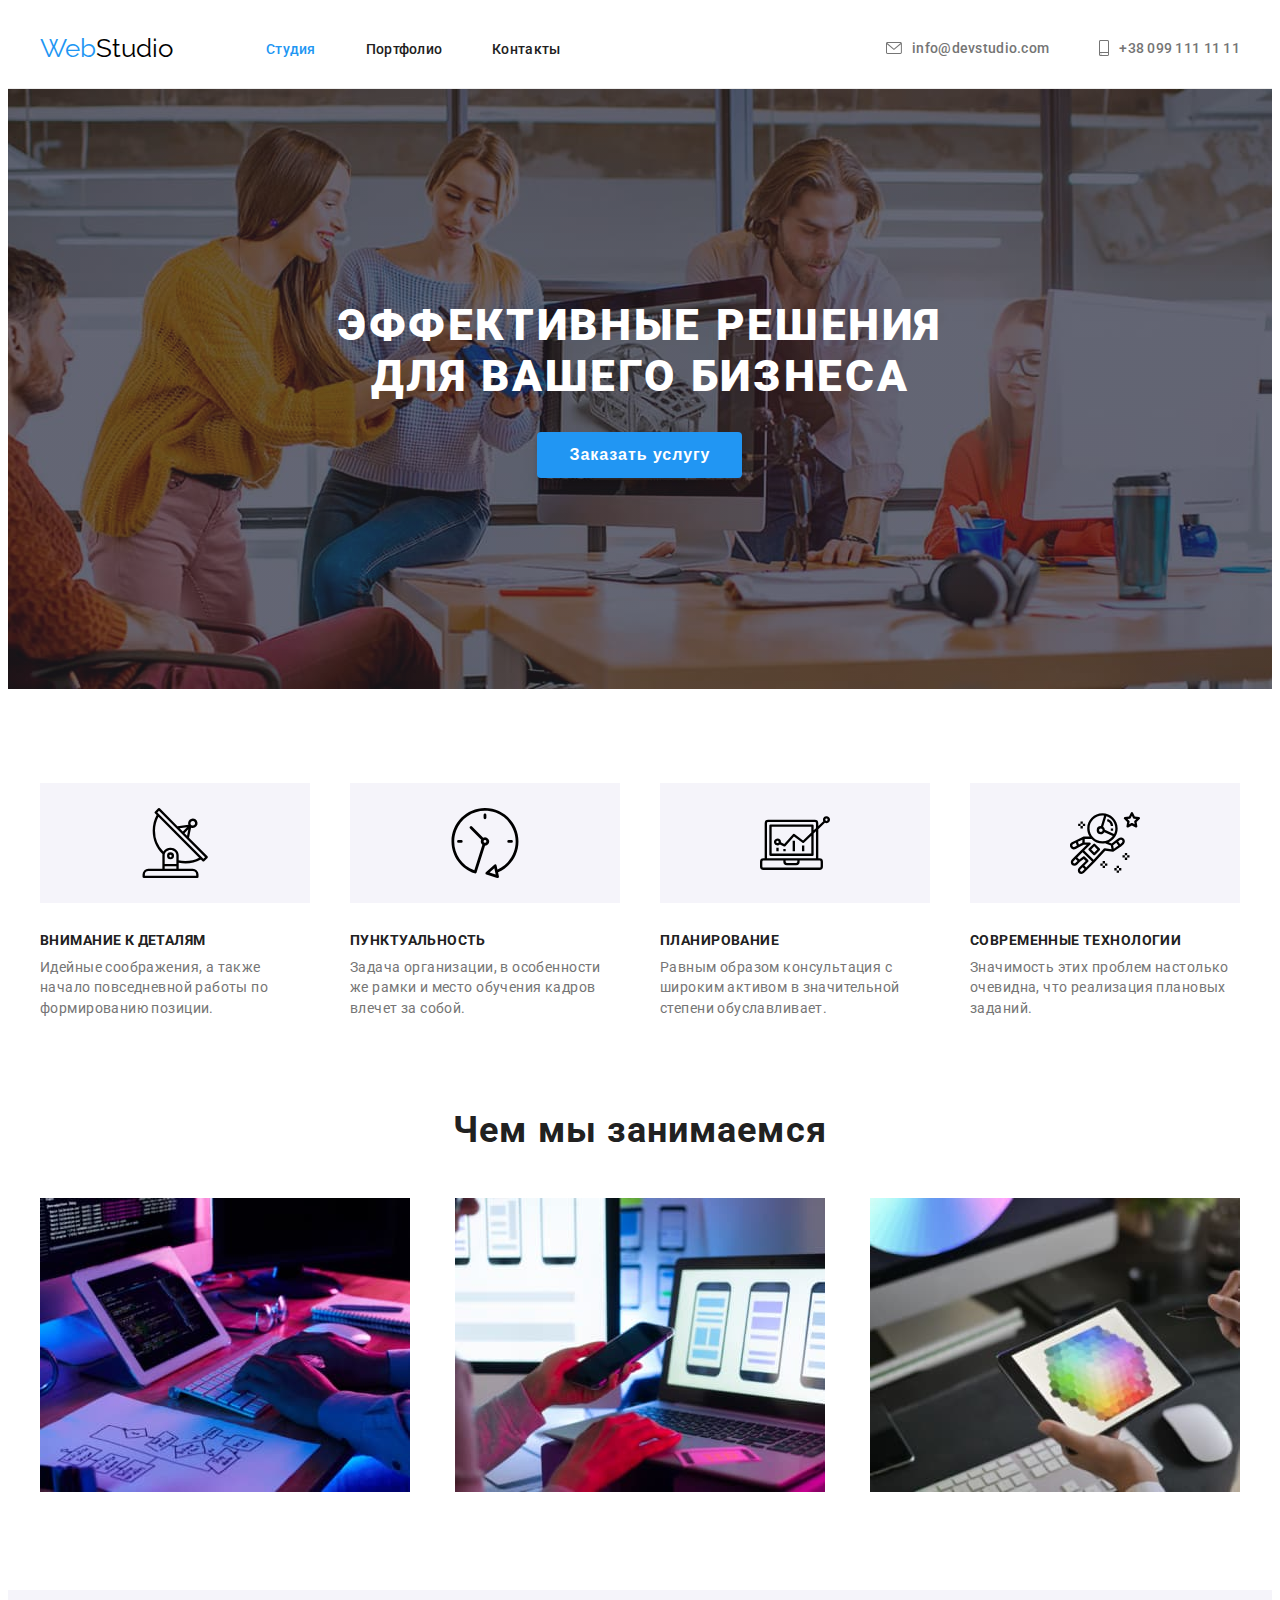
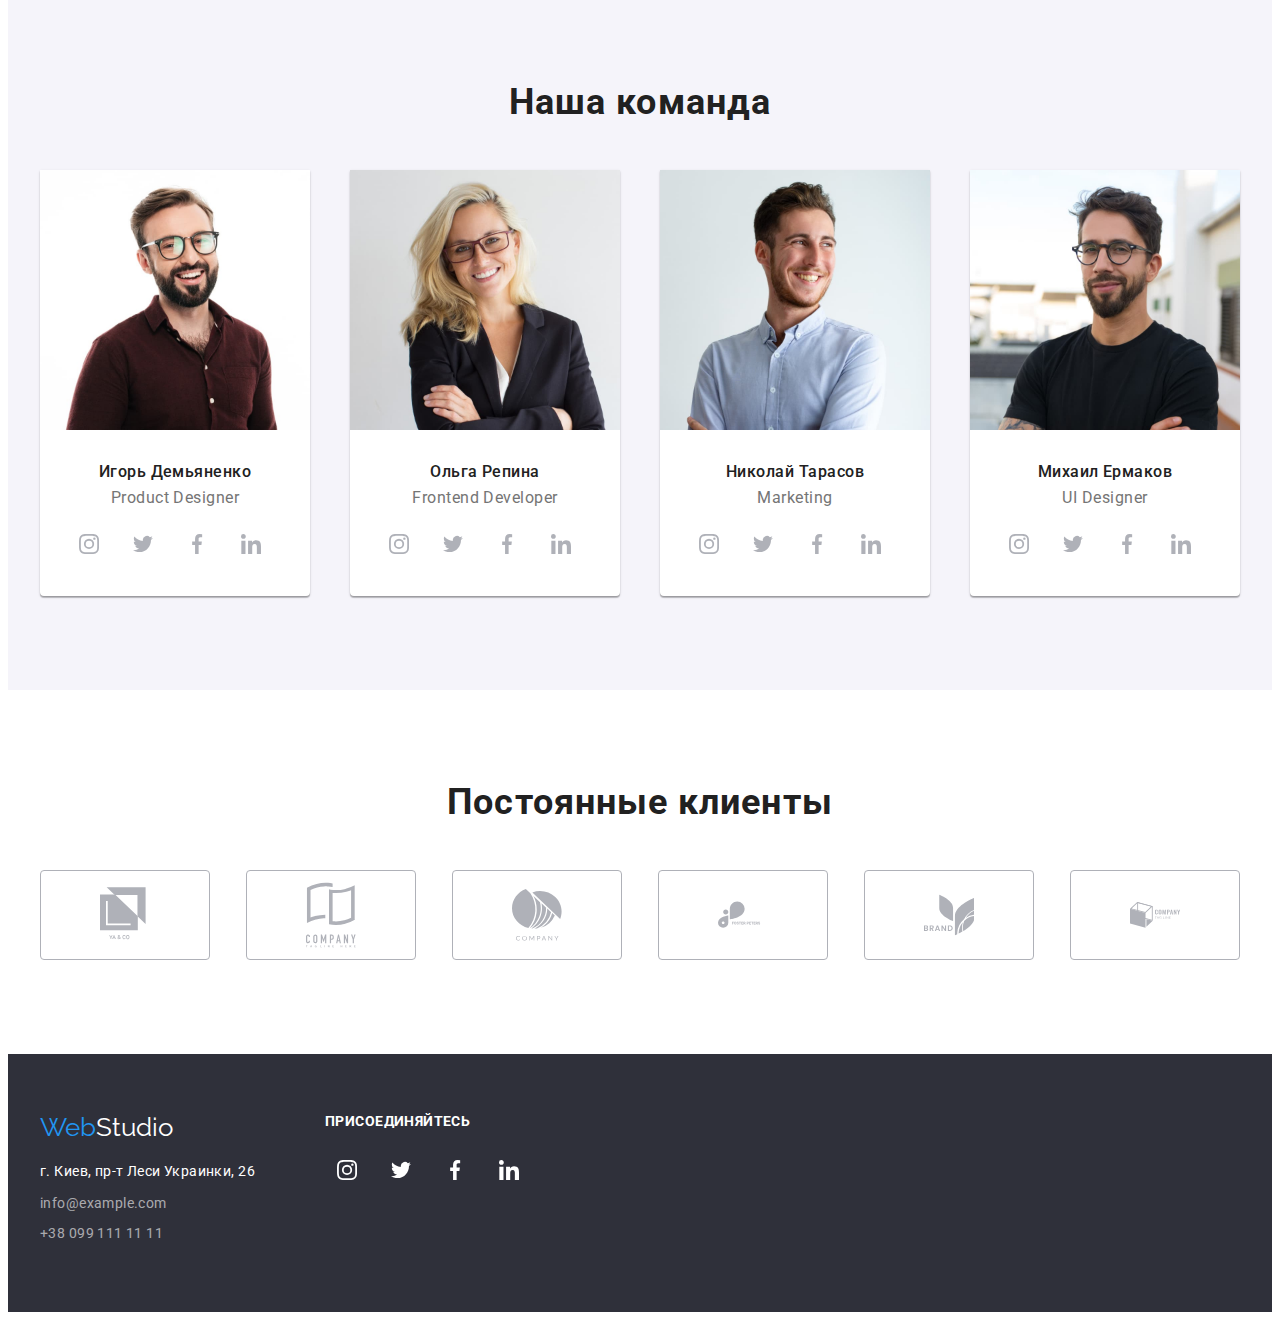
==== commit 70e6b943: "refactoring v.1" ====
--- a/index.html
+++ b/index.html
@@ -2,6 +2,7 @@
 <html lang="ru">
 <head>
     <meta charset="UTF-8">
+    <meta http-equiv="X-UA-Compatible" content="IE=edge">
     <meta name="viewport" content="width=device-width, initial-scale=1.0">
     <link rel="stylesheet" href="node_modules/modern-normalize/modern-normalize.css">
     <link rel="stylesheet" href="./css/styles.css">
@@ -10,363 +11,376 @@
     <title>Студия</title>
 </head>
 <body class="wrapper">
-        <!--header container-->
-        <header>
-            <div class="container nav">
-                <nav class="header-container">
-                    <a class="logo" href="index.html"><span class="logo-brand">Web</span>Studio</a>
-                        <ul class="nav-panel">
-                            <li class="nav-item"><a class="nav-link active" href="./index.html">Студия</a></li>
-                            <li class="nav-item"><a class="nav-link" href="./portfolio.html">Портфолио</a></li>
-                            <li class="nav-item"><a class="nav-link" href="#footer">Контакты</a></li>
-                        </ul>
-                </nav>
-                <ul class="contacts-container">
-                        <li class="nav-contacts">
-                            <a href="mailto:info@devstudio.com">
-                                <svg class="icon-contacts" width="16px" height="12px">
-                                    <use href="./img/icons/icon-sprite.svg#icon-envelope"></use>
-                                </svg>
-                            info@devstudio.com</a>
+    <!--header container-->
+    <header class="header">
+        <div class="container nav">
+            <nav class="nav-container">
+                <a class="logo" href="index.html"><span class="logo-brand">Web</span>Studio</a>
+                    <ul class="nav-panel">
+                        <li class="nav-item">
+                            <a class="nav-link active" href="./index.html">Студия</a>
                         </li>
-                        <li class="nav-contacts">
-                            <a href="tel:+380991111111">
-                                <svg class="icon-contacts" width="10px" height="16px">
-                                    <use href="./img/icons/icon-sprite.svg#icon-smartphone"></use>
-                                </svg>
-                            +38 099 111 11 11</a>
+                        <li class="nav-item">
+                            <a class="nav-link" href="./portfolio.html">Портфолио</a>
                         </li>
-                </ul>
-            </div>
-        </header>
-        <main>
-            <!--banner container-->
-            <section class="main-banner overlay">
-                <div class="container banner">
-                    <h1 class="banner-slogan">Эффективные решения<br>для вашего бизнеса</h1>
-                    <button type="button" class="btn">Заказать услугу</button>
-                </div>
-            </section>
-            <!--preferences section-->
-            <section>
-                <div class="container section-preferences">
-                    <ul class="preferences">
-                        <li class="preferences-list">
-                            <div class="preferences-icon-container">
-                                <svg width="70px" height="70px">
-                                    <use href="./img/icons/icon-sprite.svg#icon-satellite"></use>
-                                </svg>
-                            </div>
-                            <h3>Внимание к деталям</h3>
-                                <p>Идейные соображения, а также начало повседневной работы по формированию позиции.</p>
-                        </li>
-                        <li class="preferences-list">
-                            <div class="preferences-icon-container">
-                                <svg width="70px" height="70px">
-                                    <use href="./img/icons/icon-sprite.svg#icon-clock"></use>
-                                </svg>
-                            </div>
-                            <h3>Пунктуальность</h3>
-                            <p>Задача организации, в особенности же рамки и место обучения кадров влечет за собой.</p>
-                        </li>
-                        <li class="preferences-list">
-                            <div class="preferences-icon-container">
-                                <svg width="70px" height="70px">
-                                    <use href="./img/icons/icon-sprite.svg#icon-diagram"></use>
-                                </svg>
-                            </div>
-                            <h3>Планирование</h3>
-                            <p>Равным образом консультация с широким активом в значительной степени обуславливает.</p>
-                        </li>
-                        <li class="preferences-list">
-                            <div class="preferences-icon-container">
-                                <svg width="70px" height="70px">
-                                    <use href="./img/icons/icon-sprite.svg#icon-astronaut"></use>
-                                </svg>
-                            </div>
-                            <h3>Современные технологии</h3>
-                            <p>Значимость этих проблем настолько очевидна, что реализация плановых заданий.</p>
+                        <li class="nav-item">
+                            <a class="nav-link" href="#footer">Контакты</a>
                         </li>
                     </ul>
-                </div>
-            </section>
-            <!--whatwedo section-->
-            <section class="whatwedo">
-                <div class="container section-gap">
-                    <h2>Чем мы занимаемся</h2>
-                        <div class="whatwedo-container">
-                            <ul class="whatwedo-list">
-                                <li class="whatwedopic"><img src="./img/img1.jpg" width="370" title="Разработка сайтов" alt="Разработка сайтов"></li>
-                                <li class="whatwedopic"><img src="./img/img2.jpg" width="370" title="Разработка мобильных приложений" alt="Разработка мобильных приложений"></li>
-                                <li class="whatwedopic"><img src="./img/img3.jpg" width="370" title="Дизайн интерфейса" alt="Дизайн интерфейса"></li>
-                            </ul>
-                        </div>
-                </div>
-            </section>
-            <!--team section-->
-            <section class="team">
-                <div class="container section-gap">
-                    <h2>Наша команда</h2>
-                        <ul class="team-list">
-                            <li class="team-card">
-                                <img src="./img/team1.jpg" width="270" title="Игорь Демьяненко" alt="Игорь Демьяненко">
-                                <div class="team-descr">
-                                    <h4>Игорь Демьяненко</h4>
-                                    <p>Product Designer</p>
-                                    <ul class="team-sl-list">
-                                        <li class="team-icons">
-                                            <a class="team-link" href="#">
-                                                <svg class="team-link-icon" width="20px" height="20px">
-                                                    <use href="./img/icons/icon-sprite.svg#icon-instagram"></use>
-                                                </svg>
-                                            </a>
-                                        </li>
-                                        <li class="team-icons">
-                                            <a class="team-link" href="#">
-                                                <svg class="team-link-icon" width="20px" height="20px">
-                                                    <use href="./img/icons/icon-sprite.svg#icon-twitter"></use>
-                                                </svg>
-                                            </a>
-                                        </li>                                    
-                                        <li class="team-icons">
-                                            <a class="team-link" href="#">
-                                                <svg class="team-link-icon" width="20px" height="20px">
-                                                    <use href="./img/icons/icon-sprite.svg#icon-facebook"></use>
-                                                </svg>
-                                            </a>
-                                        </li>
-                                        <li class="team-icons">
-                                            <a class="team-link" href="#">
-                                                <svg class="team-link-icon" width="20px" height="20px">
-                                                    <use href="./img/icons/icon-sprite.svg#icon-linkedin"></use>
-                                                </svg>
-                                            </a>
-                                        </li>
-                                    </ul>
-                                </div>
-                            </li>
-                            <li class="team-card">
-                                <img src="./img/team2.jpg" width="270" title="Ольга Репина" alt="Ольга Репина">
-                                <div class="team-descr">
-                                    <h4>Ольга Репина</h4>
-                                    <p>Frontend Developer</p>
-                                    <ul class="team-sl-list">
-                                        <li class="team-icons">
-                                            <a class="team-link" href="#">
-                                                <svg class="team-link-icon" width="20px" height="20px">
-                                                    <use href="./img/icons/icon-sprite.svg#icon-instagram"></use>
-                                                </svg>
-                                            </a>
-                                        </li>
-                                        <li class="team-icons">
-                                            <a class="team-link" href="#">
-                                                <svg class="team-link-icon" width="20px" height="20px">
-                                                    <use href="./img/icons/icon-sprite.svg#icon-twitter"></use>
-                                                </svg>
-                                            </a>
-                                        </li>
-                                        <li class="team-icons">
-                                            <a class="team-link" href="#">
-                                                <svg class="team-link-icon" width="20px" height="20px">
-                                                    <use href="./img/icons/icon-sprite.svg#icon-facebook"></use>
-                                                </svg>
-                                            </a>
-                                        </li>
-                                        <li class="team-icons">
-                                            <a class="team-link" href="#">
-                                                <svg class="team-link-icon" width="20px" height="20px">
-                                                    <use href="./img/icons/icon-sprite.svg#icon-linkedin"></use>
-                                                </svg>
-                                            </a>
-                                        </li>
-                                    </ul>
-                                </div>
-                            </li>
-                            <li class="team-card">
-                                <img src="./img/team3.jpg" width="270" title="Николай Тарасов" alt="Николай Тарасов">
-                                <div class="team-descr">
-                                    <h4>Николай Тарасов</h4>
-                                    <p>Marketing</p>
-                                    <ul class="team-sl-list">
-                                        <li class="team-icons">
-                                            <a class="team-link" href="#">
-                                                <svg class="team-link-icon" width="20px" height="20px">
-                                                    <use href="./img/icons/icon-sprite.svg#icon-instagram"></use>
-                                                </svg>
-                                            </a>
-                                        </li>
-                                        <li class="team-icons">
-                                            <a class="team-link" href="#">
-                                                <svg class="team-link-icon" width="20px" height="20px">
-                                                    <use href="./img/icons/icon-sprite.svg#icon-twitter"></use>
-                                                </svg>
-                                            </a>
-                                        </li>
-                                        <li class="team-icons">
-                                            <a class="team-link" href="#">
-                                                <svg class="team-link-icon" width="20px" height="20px">
-                                                    <use href="./img/icons/icon-sprite.svg#icon-facebook"></use>
-                                                </svg>
-                                            </a>
-                                        </li>
-                                        <li class="team-icons">
-                                            <a class="team-link" href="#">
-                                                <svg class="team-link-icon" width="20px" height="20px">
-                                                    <use href="./img/icons/icon-sprite.svg#icon-linkedin"></use>
-                                                </svg>
-                                            </a>
-                                        </li>
-                                    </ul>
-                                </div>
-                            </li>
-                            <li class="team-card">
-                                <img src="./img/team4.jpg" width="270" title="Михаил Ермаков" alt="Михаил Ермаков">
-                                <div class="team-descr">
-                                    <h4>Михаил Ермаков</h4>
-                                    <p>UI Designer</p>
-                                    <ul class="team-sl-list">
-                                        <li class="team-icons">
-                                            <a class="team-link" href="#">
-                                                <svg class="team-link-icon" width="20px" height="20px">
-                                                    <use href="./img/icons/icon-sprite.svg#icon-instagram"></use>
-                                                </svg>
-                                            </a>
-                                        </li>
-                                        <li class="team-icons">
-                                            <a class="team-link" href="#">
-                                                <svg class="team-link-icon" width="20px" height="20px">
-                                                    <use href="./img/icons/icon-sprite.svg#icon-twitter"></use>
-                                                </svg>
-                                            </a>
-                                        </li>
-                                        <li class="team-icons">
-                                            <a class="team-link" href="#">
-                                                <svg class="team-link-icon" width="20px" height="20px">
-                                                    <use href="./img/icons/icon-sprite.svg#icon-facebook"></use>
-                                                </svg>
-                                            </a>
-                                        </li>
-                                        <li class="team-icons">
-                                            <a class="team-link" href="#">
-                                                <svg class="team-link-icon" width="20px" height="20px">
-                                                    <use href="./img/icons/icon-sprite.svg#icon-linkedin"></use>
-                                                </svg>
-                                            </a>
-                                        </li>
-                                    </ul>
-                                </div>
-                            </li>
-                        </ul>
-                </div>
-            </section>
-        <!--clients section-->
-        <section class="clients">
-            <div class="container section-gap">
-                <h2>Постоянные клиенты</h2>
-                <ul class="client-set">
-                    <li class="client-list">
-                        <a href="#">
-                            <div class="client-container">
-                                <svg class="client-icon">
-                                    <use href="./img/icons/icon-sprite.svg#icon-logo-company1"></use>
-                                </svg>
-                            </div>
-                        </a>
-                    </li>
-                    <li class="client-list">
-                        <a href="#">
-                            <div class="client-container">
-                                <svg class="client-icon">
-                                    <use href="./img/icons/icon-sprite.svg#icon-logo-company2"></use>
-                                </svg>
-                            </div>
-                        </a>
-                    </li>
-                    <li class="client-list">
-                        <a href="#">
-                            <div class="client-container">
-                                <svg class="client-icon">
-                                    <use href="./img/icons/icon-sprite.svg#icon-logo-company3"></use>
-                                </svg>
-                            </div>
-                        </a>
-                    </li>
-                    <li class="client-list">
-                        <a href="#">
-                            <div class="client-container">
-                                <svg class="client-icon">
-                                    <use href="./img/icons/icon-sprite.svg#icon-logo-company4"></use>
-                                </svg>
-                            </div>
-                        </a>
-                    </li>
-                    <li class="client-list">
-                        <a href="#">
-                            <div class="client-container">
-                                <svg class="client-icon">
-                                    <use href="./img/icons/icon-sprite.svg#icon-logo-company5"></use>
-                                </svg>
-                            </div>
-                        </a>
-                    </li>
-                    <li class="client-list">
-                        <a href="#">
-                            <div class="client-container">
-                                <svg class="client-icon">
-                                    <use href="./img/icons/icon-sprite.svg#icon-logo-company6"></use>
-                                </svg>
-                            </div>
-                        </a>
-                    </li>
-                </ul>
-            </div>
-        </section>
-        </main>
-        <!-- footer container -->
-        <footer id="footer">
-            <div class="container footer-container">
-                <div class="footer-left-column">
-                    <a class="logo-footer" href="index.html"><span class="logo-brand">Web</span>Studio</a>
-                    <ul>
-                        <li><address class="address">г. Киев, пр-т Леси Украинки, 26</address></li>
-                        <li class="nav-contacts"><a href="mailto:info@example.com">info@example.com</a></li>
-                        <li class="nav-contacts"><a href="tel:+380991111111">+38 099 111 11 11</a></li>
+            </nav>
+            <ul class="contacts-container">
+                <li class="nav-contacts">
+                    <a href="mailto:info@devstudio.com">
+                        <svg class="icon-contacts" width="16px" height="12px">
+                            <use href="./img/icons/icons.svg#icon-envelope"></use>
+                        </svg>
+                    info@devstudio.com</a>
+                </li>
+                <li class="nav-contacts">
+                    <a href="tel:+380991111111">
+                        <svg class="icon-contacts" width="10px" height="16px">
+                            <use href="./img/icons/icons.svg#icon-smartphone"></use>
+                        </svg>
+                    +38 099 111 11 11</a>
+                </li>
+            </ul>
+        </div>
+    </header>
+    <main>
+        <!--banner container-->
+        <section class="main-banner overlay">
+            <div class="container banner">
+                <h2 class="banner-slogan">Эффективные решения<br>для вашего бизнеса</h2>
+                <button type="button" class="btn">Заказать услугу</button>
+            </div>
+        </section>
+        <!--preferences section-->
+        <section class="section">
+            <div class="container">
+                <ul class="preferences">
+                    <h1 class="hidden">WebStudio</h1>
+                    <li class="preferences-list">
+                        <div class="preferences-icon-container">
+                            <svg width="70px" height="70px">
+                                <use href="./img/icons/icons.svg#icon-satellite"></use>
+                            </svg>
+                        </div>
+                        <h3>Внимание к деталям</h3>
+                        <p>Идейные соображения, а также начало повседневной работы по формированию позиции.</p>
+                    </li>
+                    <li class="preferences-list">
+                        <div class="preferences-icon-container">
+                            <svg width="70px" height="70px">
+                                <use href="./img/icons/icons.svg#icon-clock"></use>
+                            </svg>
+                        </div>
+                        <h3>Пунктуальность</h3>
+                        <p>Задача организации, в особенности же рамки и место обучения кадров влечет за собой.</p>
+                    </li>
+                    <li class="preferences-list">
+                        <div class="preferences-icon-container">
+                            <svg width="70px" height="70px">
+                                <use href="./img/icons/icons.svg#icon-diagram"></use>
+                            </svg>
+                        </div>
+                        <h3>Планирование</h3>
+                        <p>Равным образом консультация с широким активом в значительной степени обуславливает.</p>
+                    </li>
+                    <li class="preferences-list">
+                        <div class="preferences-icon-container">
+                            <svg width="70px" height="70px">
+                                <use href="./img/icons/icons.svg#icon-astronaut"></use>
+                            </svg>
+                        </div>
+                        <h3>Современные технологии</h3>
+                        <p>Значимость этих проблем настолько очевидна, что реализация плановых заданий.</p>
+                    </li>
+                </ul>
+            </div>
+        </section>
+        <!--whatwedo section-->
+        <section class="section whatwedo">
+            <div class="container">
+                <h2 class="section-title">Чем мы занимаемся</h2>
+                <div class="whatwedo-container">
+                    <ul class="whatwedo-list">
+                        <li class="whatwedopic"><img src="./img/img1.jpg" width="370" title="Разработка сайтов" alt="Разработка сайтов"></li>
+                        <li class="whatwedopic"><img src="./img/img2.jpg" width="370" title="Разработка мобильных приложений" alt="Разработка мобильных приложений"></li>
+                        <li class="whatwedopic"><img src="./img/img3.jpg" width="370" title="Дизайн интерфейса" alt="Дизайн интерфейса"></li>
                     </ul>
                 </div>
-                <div class="footer-right-column">
-                    <strong class="footer-join">присоединяйтесь</strong>
-                    <ul class="footer-sb-list">
-                        <li class="sb-li">
-                            <a class="sb-link" href="#">
-                                <svg class="sb-icon" width="20px" height="20px">
-                                    <use href="./img/icons/icon-sprite.svg#icon-instagram"></use>
-                                </svg>
-                            </a>
-                        </li>
-                        <li class="sb-li">
-                            <a class="sb-link" href="#">
-                                <svg class="sb-icon" width="20px" height="20px">
-                                    <use href="./img/icons/icon-sprite.svg#icon-twitter"></use>
-                                </svg>
-                            </a>
-                        </li>
-                        <li class="sb-li">
-                            <a class="sb-link" href="#">
-                                <svg class="sb-icon" width="20px" height="20px">
-                                    <use href="./img/icons/icon-sprite.svg#icon-facebook"></use>
-                                </svg>
-                            </a>
-                        </li>      
-                        <li class="sb-li">
-                            <a class="sb-link" href="#">
-                                <svg class="sb-icon" width="20px" height="20px">
-                                    <use href="./img/icons/icon-sprite.svg#icon-linkedin"></use>
-                                </svg>
-                            </a>
-                        </li>                    
-                    </ul>
-                </div>
-            </div>
-        </footer>
+            </div>
+        </section>
+        <!--team section-->
+        <section class="section team">
+            <div class="container">
+                <h2 class="section-title">Наша команда</h2>
+                <ul class="team-list">
+                    <li class="team-card">
+                        <img src="./img/team1.jpg" width="270" title="Игорь Демьяненко" alt="Игорь Демьяненко">
+                        <div class="team-descr">
+                            <h4>Игорь Демьяненко</h4>
+                            <p>Product Designer</p>
+                            <ul class="team-sl-list">
+                                <li class="team-icons">
+                                    <a class="team-link" href="#">
+                                        <svg class="team-link-icon" width="20px" height="20px">
+                                            <use href="./img/icons/icons.svg#icon-instagram"></use>
+                                        </svg>
+                                    </a>
+                                </li>
+                                <li class="team-icons">
+                                    <a class="team-link" href="#">
+                                        <svg class="team-link-icon" width="20px" height="20px">
+                                            <use href="./img/icons/icons.svg#icon-twitter"></use>
+                                        </svg>
+                                    </a>
+                                </li>                                    
+                                <li class="team-icons">
+                                    <a class="team-link" href="#">
+                                        <svg class="team-link-icon" width="20px" height="20px">
+                                            <use href="./img/icons/icons.svg#icon-facebook"></use>
+                                        </svg>
+                                    </a>
+                                </li>
+                                <li class="team-icons">
+                                    <a class="team-link" href="#">
+                                        <svg class="team-link-icon" width="20px" height="20px">
+                                            <use href="./img/icons/icons.svg#icon-linkedin"></use>
+                                        </svg>
+                                    </a>
+                                </li>
+                            </ul>
+                        </div>
+                    </li>
+                    <li class="team-card">
+                        <img src="./img/team2.jpg" width="270" title="Ольга Репина" alt="Ольга Репина">
+                        <div class="team-descr">
+                            <h4>Ольга Репина</h4>
+                            <p>Frontend Developer</p>
+                            <ul class="team-sl-list">
+                                <li class="team-icons">
+                                    <a class="team-link" href="#">
+                                        <svg class="team-link-icon" width="20px" height="20px">
+                                            <use href="./img/icons/icons.svg#icon-instagram"></use>
+                                        </svg>
+                                    </a>
+                                </li>
+                                <li class="team-icons">
+                                    <a class="team-link" href="#">
+                                        <svg class="team-link-icon" width="20px" height="20px">
+                                            <use href="./img/icons/icons.svg#icon-twitter"></use>
+                                        </svg>
+                                    </a>
+                                </li>
+                                <li class="team-icons">
+                                    <a class="team-link" href="#">
+                                        <svg class="team-link-icon" width="20px" height="20px">
+                                            <use href="./img/icons/icons.svg#icon-facebook"></use>
+                                        </svg>
+                                    </a>
+                                </li>
+                                <li class="team-icons">
+                                    <a class="team-link" href="#">
+                                        <svg class="team-link-icon" width="20px" height="20px">
+                                            <use href="./img/icons/icons.svg#icon-linkedin"></use>
+                                        </svg>
+                                    </a>
+                                </li>
+                            </ul>
+                        </div>
+                    </li>
+                    <li class="team-card">
+                        <img src="./img/team3.jpg" width="270" title="Николай Тарасов" alt="Николай Тарасов">
+                        <div class="team-descr">
+                            <h4>Николай Тарасов</h4>
+                            <p>Marketing</p>
+                            <ul class="team-sl-list">
+                                <li class="team-icons">
+                                    <a class="team-link" href="#">
+                                        <svg class="team-link-icon" width="20px" height="20px">
+                                            <use href="./img/icons/icons.svg#icon-instagram"></use>
+                                        </svg>
+                                    </a>
+                                </li>
+                                <li class="team-icons">
+                                    <a class="team-link" href="#">
+                                        <svg class="team-link-icon" width="20px" height="20px">
+                                            <use href="./img/icons/icons.svg#icon-twitter"></use>
+                                        </svg>
+                                    </a>
+                                </li>
+                                <li class="team-icons">
+                                    <a class="team-link" href="#">
+                                        <svg class="team-link-icon" width="20px" height="20px">
+                                            <use href="./img/icons/icons.svg#icon-facebook"></use>
+                                        </svg>
+                                    </a>
+                                </li>
+                                <li class="team-icons">
+                                    <a class="team-link" href="#">
+                                        <svg class="team-link-icon" width="20px" height="20px">
+                                            <use href="./img/icons/icons.svg#icon-linkedin"></use>
+                                        </svg>
+                                    </a>
+                                </li>
+                            </ul>
+                        </div>
+                    </li>
+                    <li class="team-card">
+                        <img src="./img/team4.jpg" width="270" title="Михаил Ермаков" alt="Михаил Ермаков">
+                        <div class="team-descr">
+                            <h4>Михаил Ермаков</h4>
+                            <p>UI Designer</p>
+                            <ul class="team-sl-list">
+                                <li class="team-icons">
+                                    <a class="team-link" href="#">
+                                        <svg class="team-link-icon" width="20px" height="20px">
+                                            <use href="./img/icons/icons.svg#icon-instagram"></use>
+                                        </svg>
+                                    </a>
+                                </li>
+                                <li class="team-icons">
+                                    <a class="team-link" href="#">
+                                        <svg class="team-link-icon" width="20px" height="20px">
+                                            <use href="./img/icons/icons.svg#icon-twitter"></use>
+                                        </svg>
+                                    </a>
+                                </li>
+                                <li class="team-icons">
+                                    <a class="team-link" href="#">
+                                        <svg class="team-link-icon" width="20px" height="20px">
+                                            <use href="./img/icons/icons.svg#icon-facebook"></use>
+                                        </svg>
+                                    </a>
+                                </li>
+                                <li class="team-icons">
+                                    <a class="team-link" href="#">
+                                        <svg class="team-link-icon" width="20px" height="20px">
+                                            <use href="./img/icons/icons.svg#icon-linkedin"></use>
+                                        </svg>
+                                    </a>
+                                </li>
+                            </ul>
+                        </div>
+                    </li>
+                </ul>
+            </div>
+        </section>
+        <!--clients section-->
+        <section class="section clients">
+            <div class="container">
+                <h2 class="section-title">Постоянные клиенты</h2>
+                <ul class="client-set">
+                    <li class="client-list">
+                        <a href="#">
+                            <div class="client-container">
+                                <svg class="client-icon">
+                                    <use href="./img/icons/icons.svg#icon-logo-company1"></use>
+                                </svg>
+                            </div>
+                        </a>
+                    </li>
+                    <li class="client-list">
+                        <a href="#">
+                            <div class="client-container">
+                                <svg class="client-icon">
+                                    <use href="./img/icons/icons.svg#icon-logo-company2"></use>
+                                </svg>
+                            </div>
+                        </a>
+                    </li>
+                    <li class="client-list">
+                        <a href="#">
+                            <div class="client-container">
+                                <svg class="client-icon">
+                                    <use href="./img/icons/icons.svg#icon-logo-company3"></use>
+                                </svg>
+                            </div>
+                        </a>
+                    </li>
+                    <li class="client-list">
+                        <a href="#">
+                            <div class="client-container">
+                                <svg class="client-icon">
+                                    <use href="./img/icons/icons.svg#icon-logo-company4"></use>
+                                </svg>
+                            </div>
+                        </a>
+                    </li>
+                    <li class="client-list">
+                        <a href="#">
+                            <div class="client-container">
+                                <svg class="client-icon">
+                                    <use href="./img/icons/icons.svg#icon-logo-company5"></use>
+                                </svg>
+                            </div>
+                        </a>
+                    </li>
+                    <li class="client-list">
+                        <a href="#">
+                            <div class="client-container">
+                                <svg class="client-icon">
+                                    <use href="./img/icons/icons.svg#icon-logo-company6"></use>
+                                </svg>
+                            </div>
+                        </a>
+                    </li>
+                </ul>
+            </div>
+        </section>
+    </main>
+    <!-- footer container -->
+    <footer id="footer">
+        <div class="container footer-container">
+            <div class="footer-left-column">
+                <a class="logo-footer" href="index.html"><span class="logo-brand">Web</span>Studio</a>
+                <ul>
+                    <li class="footer-contacts-list">
+                        <address class="address">г. Киев, пр-т Леси Украинки, 26</address>
+                    </li>
+                    <li class="footer-contacts-list">
+                        <a class="nav-contacts" href="mailto:info@example.com">info@example.com</a>
+                    </li>
+                    <li class="footer-contacts-list">
+                        <a class="nav-contacts" href="tel:+380991111111">+38 099 111 11 11</a>
+                    </li>
+                </ul>
+            </div>
+            <div class="footer-right-column">
+                <strong class="footer-join">присоединяйтесь</strong>
+                <ul class="footer-sb-list">
+                    <li class="sb-li">
+                        <a class="sb-link" href="#">
+                            <svg class="sb-icon" width="20px" height="20px">
+                                <use href="./img/icons/icons.svg#icon-instagram"></use>
+                            </svg>
+                        </a>
+                    </li>
+                    <li class="sb-li">
+                        <a class="sb-link" href="#">
+                            <svg class="sb-icon" width="20px" height="20px">
+                                <use href="./img/icons/icons.svg#icon-twitter"></use>
+                            </svg>
+                        </a>
+                    </li>
+                    <li class="sb-li">
+                        <a class="sb-link" href="#">
+                            <svg class="sb-icon" width="20px" height="20px">
+                                <use href="./img/icons/icons.svg#icon-facebook"></use>
+                            </svg>
+                        </a>
+                    </li>      
+                    <li class="sb-li">
+                        <a class="sb-link" href="#">
+                            <svg class="sb-icon" width="20px" height="20px">
+                                <use href="./img/icons/icons.svg#icon-linkedin"></use>
+                            </svg>
+                        </a>
+                    </li>                    
+                </ul>
+            </div>
+        </div>
+    </footer>
 </body>
 </html>
--- a/css/styles.css
+++ b/css/styles.css
@@ -29,14 +29,18 @@
 }
 
 h1,
+h2,
 h3,
 h4,
-p,
-.product-title {
+p {
   margin: 0;
 }
 
-h2 {
+.hidden {
+  display: none;
+}
+
+.section-title {
   margin-top: 0;
   margin-bottom: 50px;
 }
@@ -60,7 +64,7 @@
 }
 
 .nav,
-.header-container,
+.nav-container,
 .main-banner,
 .nav-panel {
   display: flex;
@@ -98,7 +102,7 @@
   color: var(--text-color-primary);
   font-weight: 500;
   font-size: 14px;
-  line-height: 100%;
+  line-height: 1;
   letter-spacing: 0.02em;
 
   /* padding-top: 32px;
@@ -114,7 +118,7 @@
 }
 
 .nav-panel a:hover,
-:focus {
+.nav-panel a:focus {
   color: var(--brand-color);
 }
 
@@ -144,14 +148,14 @@
   text-decoration: none;
   font-weight: 500;
   font-size: 14px;
-  line-height: 100%;
+  line-height: 1;
   letter-spacing: 0.02em;
   display: inline-flex;
   align-items: center;
 }
 
 .nav-contacts a:hover,
-:focus {
+.nav-contacts a:focus {
   color: var(--brand-color);
 }
 
@@ -187,7 +191,7 @@
   font-weight: 900;
   text-transform: uppercase;
   font-size: 44px;
-  line-height: 116%;
+  line-height: 1.16;
   letter-spacing: 0.06em;
   text-align: center;
   margin-bottom: 30px;
@@ -198,7 +202,7 @@
   color: var(--background-color);
   font-weight: 700;
   font-size: 16px;
-  line-height: 160%;
+  line-height: 1.6;
   letter-spacing: 0.06em;
   box-shadow: 0px 4px 4px rgba(0, 0, 0, 0.15);
   border-radius: 4px;
@@ -211,7 +215,7 @@
   color: var(--text-color-primary);
 }
 
-.section-preferences {
+.section {
   padding-top: var(--set-gap94);
 }
 
@@ -247,7 +251,7 @@
   color: var(--text-color-primary);
   font-weight: 700;
   font-size: 14px;
-  line-height: 100%;
+  line-height: 1;
   letter-spacing: 0.03em;
   text-transform: uppercase;
 }
@@ -256,13 +260,14 @@
   color: var(--text-color-secondary);
   font-weight: 400;
   font-size: 14px;
-  line-height: 146%;
-  letter-spacing: 0.03em;
-}
-
-.section-gap,
-.examples {
-  padding-top: var(--set-gap94);
+  line-height: 1.46;
+  letter-spacing: 0.03em;
+}
+
+.whatwedo,
+.team,
+.clients,
+.portfolio {
   padding-bottom: var(--set-gap94);
 }
 
@@ -272,7 +277,7 @@
   color: var(--text-color-primary);
   font-weight: 700;
   font-size: 36px;
-  line-height: 100%;
+  line-height: 1;
   letter-spacing: 0.03em;
   text-align: center;
 }
@@ -327,7 +332,7 @@
 }
 
 .team-link:hover,
-:focus {
+.team-link:focus {
   background-color: var(--brand-color);
 }
 
@@ -346,7 +351,7 @@
 .team h4,
 .team p {
   font-size: 16px;
-  line-height: 100%;
+  line-height: 1;
   letter-spacing: 0.03em;
   text-align: center;
 } 
@@ -385,7 +390,7 @@
 }
 
 .client-container:hover,
-:focus {
+.client-container:focus {
   color: var(--brand-color);
   border: 1px solid var(--brand-color);
 }
@@ -400,16 +405,16 @@
   background-color: #2f303a;
 }
 
-#footer .nav-contacts a {
+#footer .nav-contacts {
   font-weight: 400;
   color: var(--text-color-adrress-op60);
   font-size: 14px;
-  line-height: 146%;
-  letter-spacing: 0.03em;
-}
-
-#footer .nav-contacts a:hover,
-:focus {
+  line-height: 1.46;
+  letter-spacing: 0.03em;
+}
+
+#footer .nav-contacts:hover,
+#footer .nav-contacts:focus {
   color: var(--brand-color);
 }
 
@@ -424,19 +429,24 @@
   color: var(--background-color);
   font-family: 'Raleway', sans-serif;
   font-size: 26px;
-  line-height: 100%;
+  line-height: 1;
   margin-bottom: 20px;
 }
 
 .logo-footer > .logo-brand {
   color: var(--brand-color);
+}
+
+.footer-contacts-list {
+  display: block;
+  margin-bottom: 9px;
 }
 
 .address {
   font-style: normal;
   font-weight: 400;
   font-size: 14px;
-  line-height: 146%;
+  line-height: 1.71;
   letter-spacing: 0.03em;  
   color: var(--background-color);
 }
@@ -485,7 +495,7 @@
 }
 
 .sb-link:hover,
-:focus {
+.sb-link:focus {
   background-color: var(--brand-color);
 }
 
@@ -529,7 +539,7 @@
 }
 
 .radio-btn:hover,
-:focus {
+.radio-btn:focus {
   background-color: var(--brand-color);
   color: var(--background-color);
   box-shadow: 0px 3px 1px rgba(0, 0, 0, 0.1), 0px 1px 2px rgba(0, 0, 0, 0.08),
@@ -556,7 +566,7 @@
 }
 
 .products:hover,
-:focus {
+.products:focus {
   box-shadow: 0px 1px 1px rgba(0, 0, 0, 0.12), 0px 4px 4px rgba(0, 0, 0, 0.06),
     1px 4px 6px rgba(0, 0, 0, 0.16);
 }
@@ -572,14 +582,14 @@
   padding: 20px 24px;
 }
 
-.products:nth-child(n + 3) {
+.products:nth-child(-n + 3) {
   margin-bottom: 0;
 }
 
 .product-title {
   font-weight: 700;
   font-size: 18px;
-  line-height: 190%;
+  line-height: 2;
   color: var(--text-color-primary);
   text-align: left;
   letter-spacing: 0.06em;
@@ -589,8 +599,8 @@
 .product-description {
   font-weight: 400;
   font-size: 16px;
-  line-height: 200%;
+  line-height: 1.87;
   color: var(--text-color-secondary);
   text-align: left;
   letter-spacing: 0.03em;
-}
+}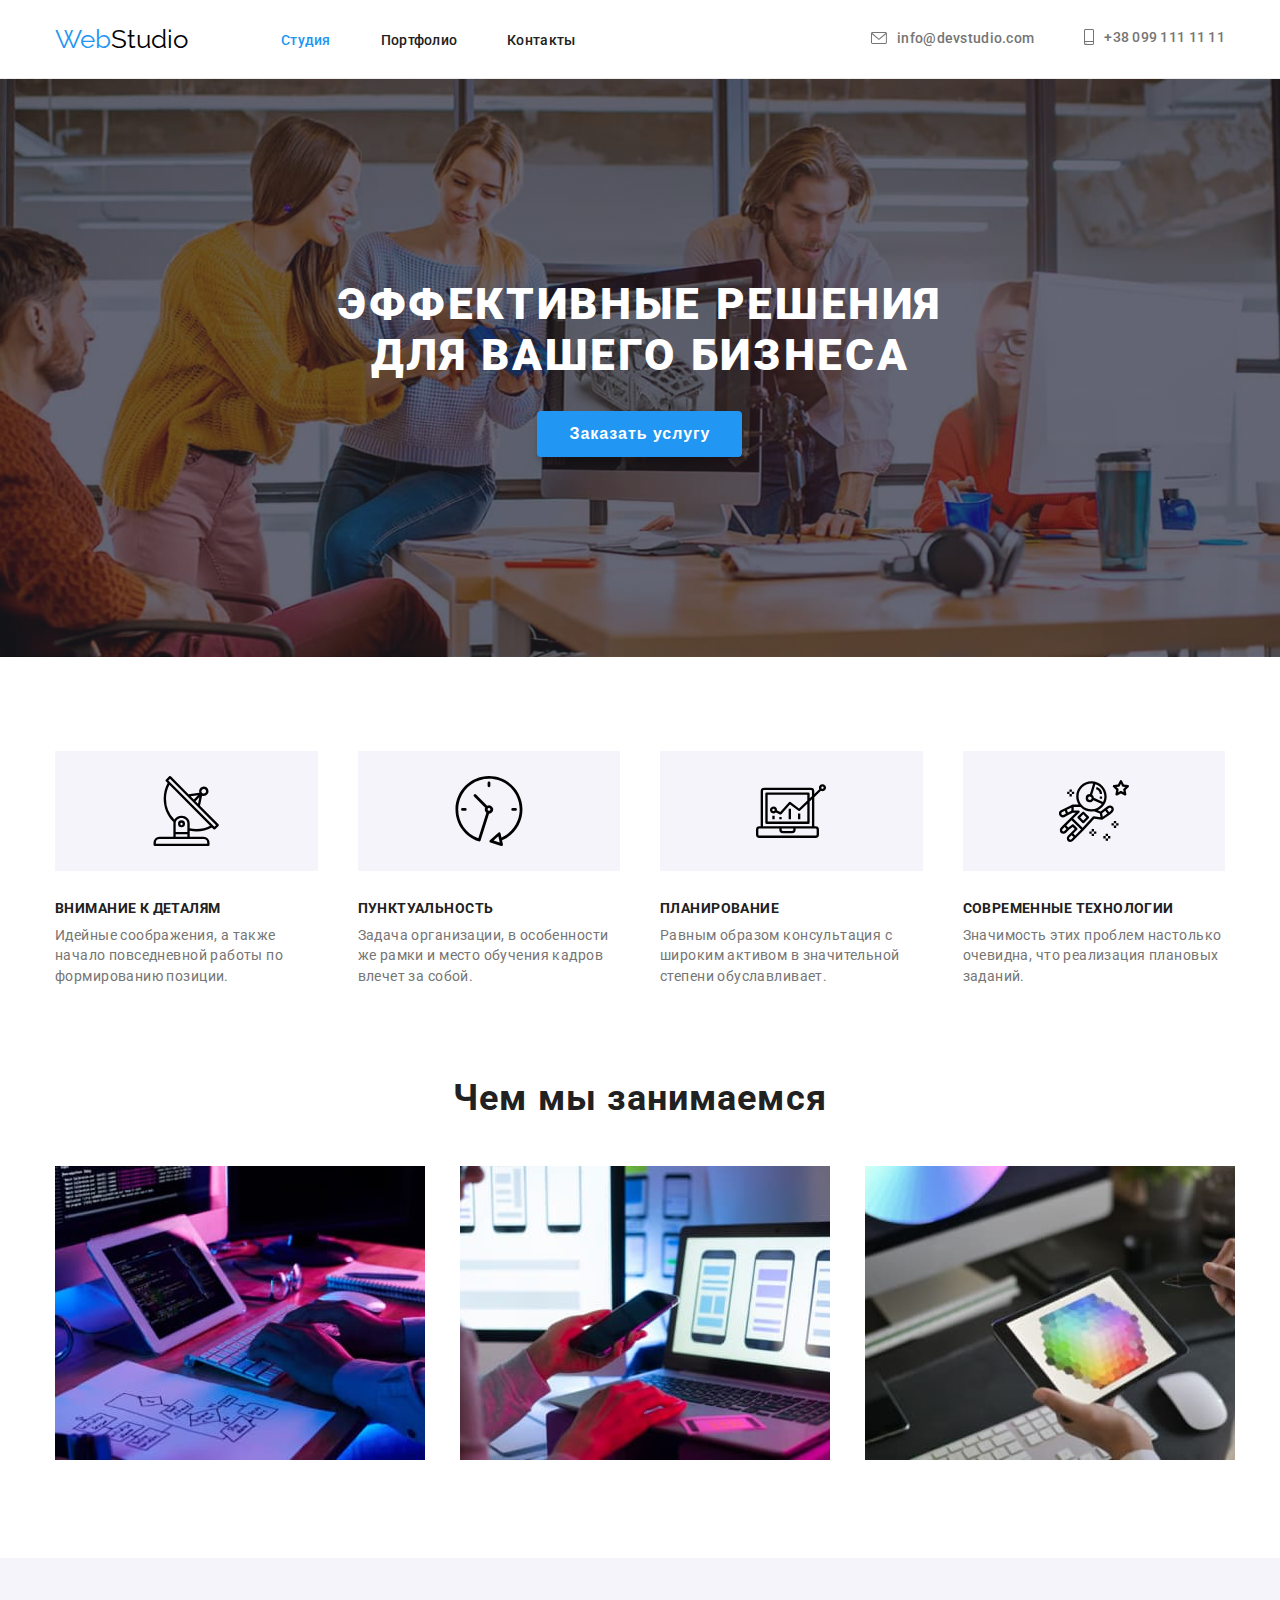
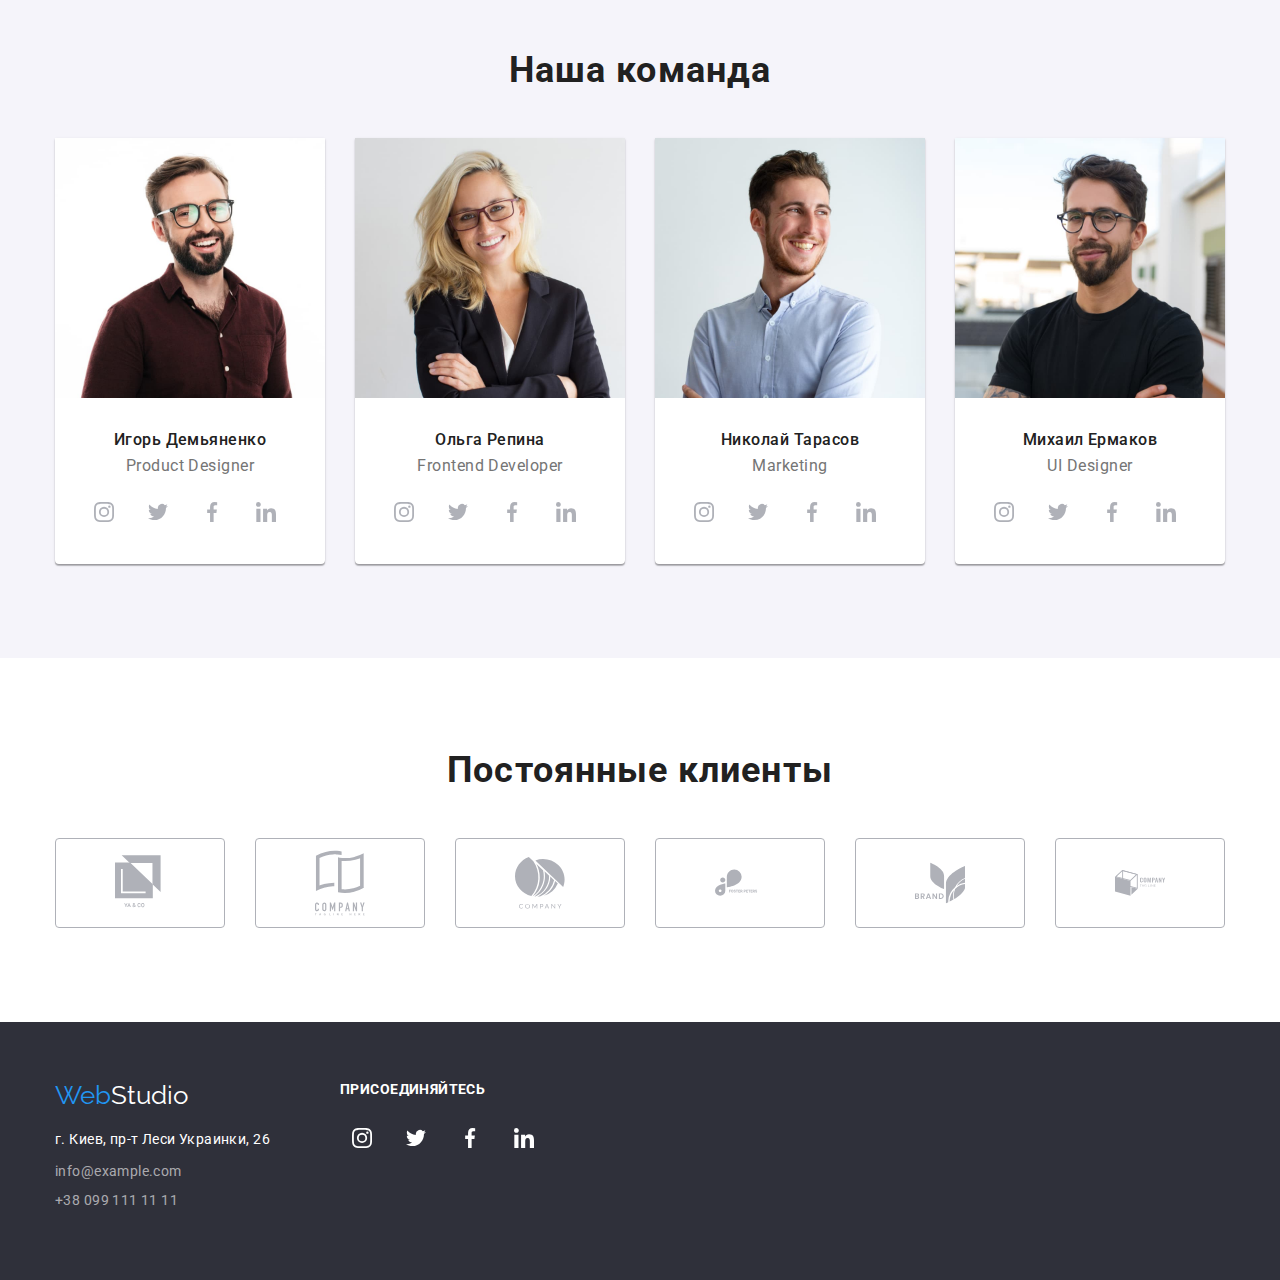
==== commit a409a53a: "refixed 3HW" ====
--- a/index.html
+++ b/index.html
@@ -50,15 +50,15 @@
         <!--banner container-->
         <section class="main-banner overlay">
             <div class="container banner">
-                <h2 class="banner-slogan">Эффективные решения<br>для вашего бизнеса</h2>
+                <h1 class="banner-slogan">Эффективные решения<br>для вашего бизнеса</h1>
                 <button type="button" class="btn">Заказать услугу</button>
             </div>
         </section>
         <!--preferences section-->
         <section class="section">
             <div class="container">
+                <h2 class="hidden">Preferences</h2>
                 <ul class="preferences">
-                    <h1 class="hidden">WebStudio</h1>
                     <li class="preferences-list">
                         <div class="preferences-icon-container">
                             <svg width="70px" height="70px">
@@ -104,9 +104,15 @@
                 <h2 class="section-title">Чем мы занимаемся</h2>
                 <div class="whatwedo-container">
                     <ul class="whatwedo-list">
-                        <li class="whatwedopic"><img src="./img/img1.jpg" width="370" title="Разработка сайтов" alt="Разработка сайтов"></li>
-                        <li class="whatwedopic"><img src="./img/img2.jpg" width="370" title="Разработка мобильных приложений" alt="Разработка мобильных приложений"></li>
-                        <li class="whatwedopic"><img src="./img/img3.jpg" width="370" title="Дизайн интерфейса" alt="Дизайн интерфейса"></li>
+                        <li class="whatwedopic">
+                            <img src="./img/img1.jpg" width="370" title="Разработка сайтов" alt="Разработка сайтов">
+                        </li>
+                        <li class="whatwedopic">
+                            <img src="./img/img2.jpg" width="370" title="Разработка мобильных приложений" alt="Разработка мобильных приложений">
+                        </li>
+                        <li class="whatwedopic">
+                            <img src="./img/img3.jpg" width="370" title="Дизайн интерфейса" alt="Дизайн интерфейса">
+                        </li>
                     </ul>
                 </div>
             </div>
--- a/css/styles.css
+++ b/css/styles.css
@@ -32,6 +32,7 @@
 h2,
 h3,
 h4,
+body,
 p {
   margin: 0;
 }
@@ -50,12 +51,8 @@
   border: none;
 }
 
-.wrapper {
-  max-width: 1600px;
-}
-
 .container {
-  max-width: 1230px;
+  max-width: 1200px;
   padding-left: 15px;
   padding-right: 15px;
   margin-top: 0;
@@ -72,12 +69,9 @@
 }
 
 .header {
+  padding-top: 24px;
+  padding-bottom: 24px;
   border-bottom: 1px solid #ececec;
-}
-
-.nav {
-  justify-content: space-between;
-  min-height: 80px;
 }
 
 .logo {
@@ -122,15 +116,14 @@
   color: var(--brand-color);
 }
 
-.contacts-container,
-.nav-contacts {
-  display: flex;
+.contacts-container {
+  display: flex;
+  margin-left: auto;
 }
 
 .nav-contacts {
   margin-right: 50px;
   align-items: center;
-  margin-bottom: 0;
 }
 
 .nav-contacts:last-child {
@@ -161,7 +154,8 @@
 
 .main-banner {
   background-color: #2f303a;
-  min-height: 600px;
+  padding-top: 200px;
+  padding-bottom: 200px;
 }
 
 .banner {
@@ -172,7 +166,7 @@
 }
 
 .overlay {
-  max-width: 1600px;
+  width: 100%;
   margin-left: auto;
   margin-right: auto;
   background-color: #2c2c2c;
@@ -465,7 +459,7 @@
   font-style: normal;
   font-weight: bold;
   font-size: 14px;
-  line-height: 100%;
+  line-height: 1;
   letter-spacing: 0.03em;
   text-transform: uppercase;
   color: #ffffff;
@@ -507,18 +501,18 @@
   fill: currentColor;
 }
 
-.hidden {
-  display: none;
-}
-
 .btn-filter {
   display: flex;
   justify-content: center;
   margin-bottom: 50px;
 }
 
-.button {
+.button-list {
   margin-right: 8px;
+}
+
+.button-list:last-child {
+  margin-right: 0;
 }
 
 .radio-btn {
@@ -529,13 +523,9 @@
   border-radius: 4px;
   font-weight: 500;
   font-size: 16px;
-  line-height: 162%;
+  line-height: 1.62;
   text-align: center;
   letter-spacing: 0.03em;
-}
-
-.radio-btn:last-child {
-  margin-right: 0;
 }
 
 .radio-btn:hover,
@@ -551,10 +541,7 @@
   display: flex;
   flex-wrap: wrap;
   justify-content: center;
-  margin-top: -15px;
-  margin-left: -15px;
-  margin-right: -15px;
-  margin-bottom: 15px;
+  margin: -15px;
 }
 
 .products {
@@ -580,10 +567,6 @@
   border-right: 1px solid #eeeeee;
   border-bottom: 1px solid #eeeeee;
   padding: 20px 24px;
-}
-
-.products:nth-child(-n + 3) {
-  margin-bottom: 0;
 }
 
 .product-title {
